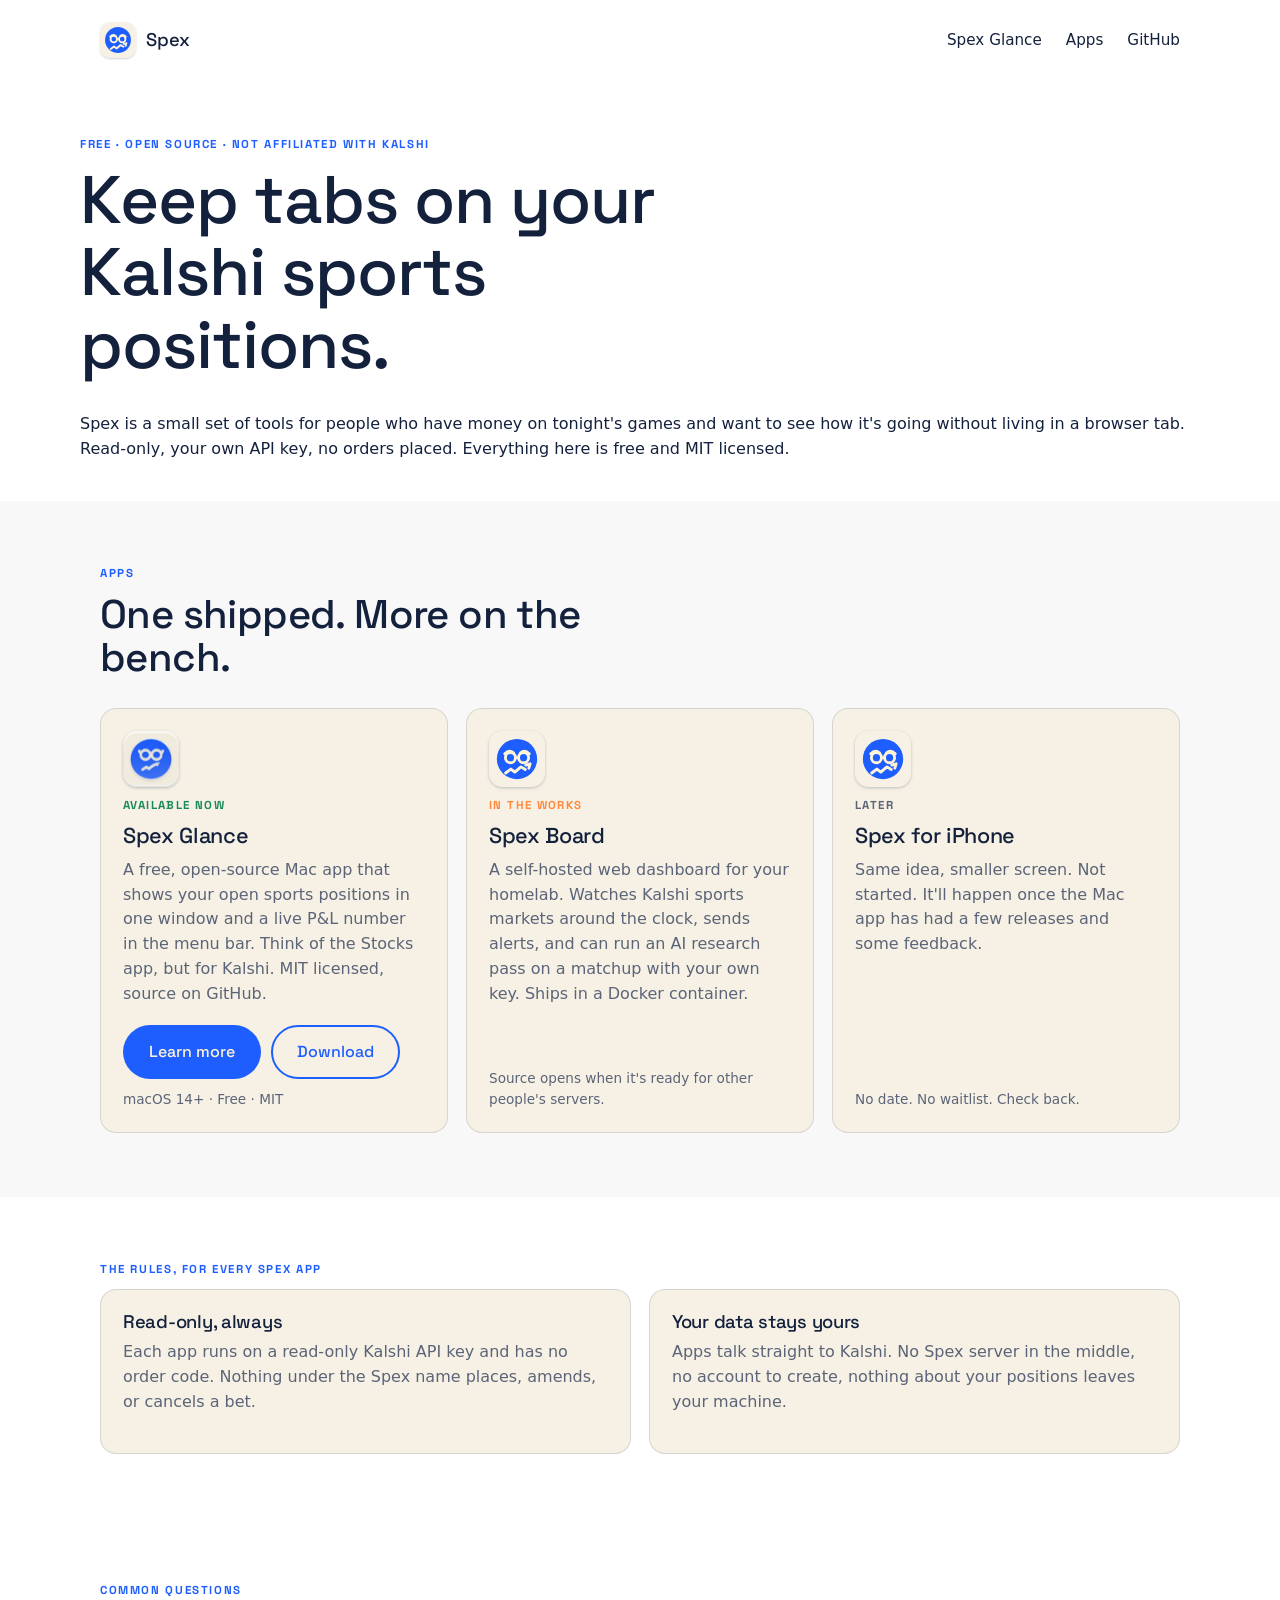
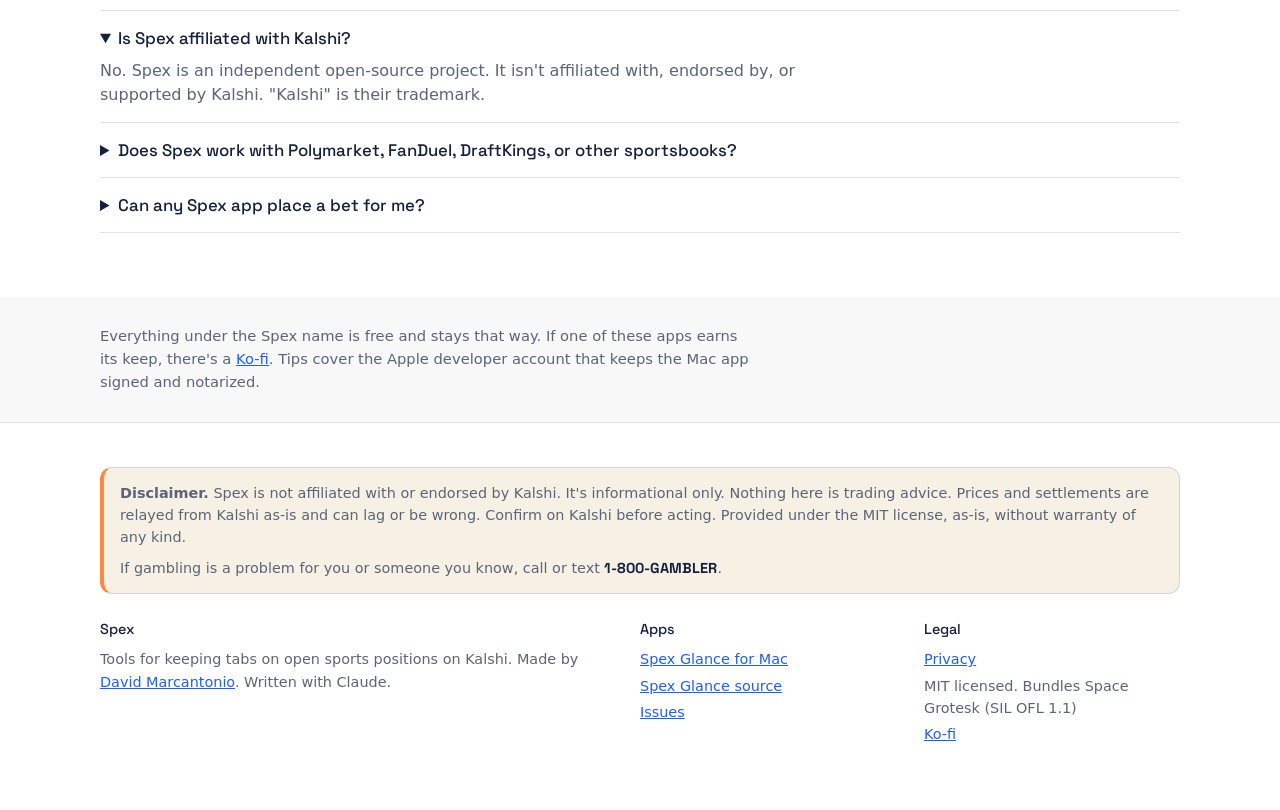
==== index.html @ 3125d34c "Audit pass: CSS fallbacks for older browsers, uppercase DOCTYPE Co-Authored-By: Claude Fable 5.1 <no" ====
<!DOCTYPE html>
<html lang="en">
<head>
<meta charset="utf-8">
<meta name="viewport" content="width=device-width, initial-scale=1">
<title>Spex: free tools to track your Kalshi sports bets</title>
<meta name="description" content="Spex is a family of free, open-source apps for watching your open Kalshi sports positions: a Mac menu bar app now, a self-hosted dashboard next. Read-only, no orders placed. Not affiliated with Kalshi.">
<link rel="canonical" href="https://spex.bet/">
<link rel="icon" type="image/svg+xml" href="/assets/spex-mark.svg">
<link rel="apple-touch-icon" href="/assets/app-icon.png">
<meta name="theme-color" content="#1E5EFF">
<meta name="color-scheme" content="light dark">
<meta property="og:type" content="website">
<meta property="og:site_name" content="Spex">
<meta property="og:title" content="Spex: free tools to track your Kalshi sports bets">
<meta property="og:description" content="Free, open-source tools for watching your open Kalshi sports positions. Spex Glance for Mac is out now.">
<meta property="og:url" content="https://spex.bet/">
<meta property="og:image" content="https://spex.bet/assets/og-spex.png">
<meta name="twitter:card" content="summary_large_image">
<meta name="twitter:title" content="Spex: free tools to track your Kalshi sports bets">
<meta name="twitter:description" content="Free, open-source tools for watching your open Kalshi sports positions. Spex Glance for Mac is out now.">
<meta name="twitter:image" content="https://spex.bet/assets/og-spex.png">
<script type="application/ld+json">
{
  "@context": "https://schema.org",
  "@type": "WebSite",
  "name": "Spex",
  "url": "https://spex.bet/",
  "description": "Free, open-source tools for keeping tabs on open Kalshi sports positions.",
  "author": { "@type": "Person", "name": "David Marcantonio", "url": "https://github.com/davidmarcantonio" }
}
</script>
<script type="application/ld+json">
{
  "@context": "https://schema.org",
  "@type": "FAQPage",
  "mainEntity": [
    { "@type": "Question", "name": "Is Spex affiliated with Kalshi?",
      "acceptedAnswer": { "@type": "Answer", "text": "No. Spex is an independent open-source project. It isn't affiliated with, endorsed by, or supported by Kalshi. Kalshi is their trademark." } },
    { "@type": "Question", "name": "Does Spex work with Polymarket, FanDuel, DraftKings, or other sportsbooks?",
      "acceptedAnswer": { "@type": "Answer", "text": "No. Every Spex app reads from Kalshi's API and nothing else. Other prediction markets and sportsbooks have their own APIs or none at all, and there's no plan to add them." } },
    { "@type": "Question", "name": "Can any Spex app place a bet for me?",
      "acceptedAnswer": { "@type": "Answer", "text": "No. They run on read-only Kalshi API keys and have no order code. They show you what you hold and what it's worth." } }
  ]
}
</script>
<link rel="stylesheet" href="/assets/site.css">
<style>
.apps{display:grid;grid-template-columns:repeat(3,1fr);gap:18px;margin-top:28px}
@media (max-width:860px){.apps{grid-template-columns:1fr}}
.app{display:flex;flex-direction:column;gap:10px}
.app .status{font-family:var(--display);font-weight:700;font-size:.72rem;text-transform:uppercase;letter-spacing:.12em}
.app .status.live{color:var(--up)} .app .status.soon{color:var(--ember)} .app .status.later{color:var(--muted)}
.app h3{font-size:1.35rem;margin:0}
.app p{margin:0;flex:1}
.app .row{display:flex;gap:10px;flex-wrap:wrap;margin-top:8px}
.app img{width:56px;height:56px;border-radius:14px;box-shadow:0 1px 3px rgba(11,30,68,.25)}
.hero-brand{padding:56px 0 24px}
.support p{margin:0;font-size:.92rem;max-width:70ch}
.hero-brand h1{max-width:14ch}
.hero-brand h1{font-size:clamp(2.4rem,6vw,4.2rem)}
</style>
</head>
<body>
<header class="wrap">
  <nav aria-label="Primary">
    <a class="brand" href="/"><img src="/assets/spex-mark.svg" alt="" width="36" height="36">Spex</a>
    <ul>
      <li><a href="/glance/">Spex Glance</a></li>
      <li><a href="#apps">Apps</a></li>
      <li><a href="https://github.com/davidmarcantonio">GitHub</a></li>
    </ul>
  </nav>
</header>
<main>
<section class="wrap hero-brand">
  <div class="eyebrow">Free · Open source · Not affiliated with Kalshi</div>
  <h1>Keep tabs on your Kalshi sports positions.</h1>
  <p class="lede">Spex is a small set of tools for people who have money on tonight's games and want to see how it's going without living in a browser tab. Read-only, your own API key, no orders placed. Everything here is free and MIT licensed.</p>
</section>

<section id="apps" class="alt">
  <div class="wrap">
    <div class="eyebrow">Apps</div>
    <h2>One shipped. More on the bench.</h2>
    <div class="apps">
      <div class="card app">
        <img src="/assets/app-icon.png" alt="" width="56" height="56">
        <span class="status live">Available now</span>
        <h3>Spex Glance</h3>
        <p class="muted">A free, open-source Mac app that shows your open sports positions in one window and a live P&amp;L number in the menu bar. Think of the Stocks app, but for Kalshi. MIT licensed, source on GitHub.</p>
        <div class="row">
          <a class="btn primary" href="/glance/">Learn more</a>
          <a class="btn ghost" href="https://github.com/davidmarcantonio/spex-glance/releases/latest">Download</a>
        </div>
        <span class="fineprint">macOS 14+ · Free · MIT</span>
      </div>
      <div class="card app">
        <img src="/assets/spex-mark.svg" alt="" width="56" height="56">
        <span class="status soon">In the works</span>
        <h3>Spex Board</h3>
        <p class="muted">A self-hosted web dashboard for your homelab. Watches Kalshi sports markets around the clock, sends alerts, and can run an AI research pass on a matchup with your own key. Ships in a Docker container.</p>
        <div class="row"><span class="fineprint">Source opens when it's ready for other people's servers.</span></div>
      </div>
      <div class="card app">
        <img src="/assets/spex-mark.svg" alt="" width="56" height="56">
        <span class="status later">Later</span>
        <h3>Spex for iPhone</h3>
        <p class="muted">Same idea, smaller screen. Not started. It'll happen once the Mac app has had a few releases and some feedback.</p>
        <div class="row"><span class="fineprint">No date. No waitlist. Check back.</span></div>
      </div>
    </div>
  </div>
</section>

<section>
  <div class="wrap">
    <div class="eyebrow">The rules, for every Spex app</div>
    <div class="two">
      <div class="card"><h3>Read-only, always</h3><p class="muted">Each app runs on a read-only Kalshi API key and has no order code. Nothing under the Spex name places, amends, or cancels a bet.</p></div>
      <div class="card"><h3>Your data stays yours</h3><p class="muted">Apps talk straight to Kalshi. No Spex server in the middle, no account to create, nothing about your positions leaves your machine.</p></div>
    </div>
  </div>
</section>
<section>
  <div class="wrap">
    <div class="eyebrow">Common questions</div>
    <details open><summary>Is Spex affiliated with Kalshi?</summary><p>No. Spex is an independent open-source project. It isn't affiliated with, endorsed by, or supported by Kalshi. "Kalshi" is their trademark.</p></details>
    <details><summary>Does Spex work with Polymarket, FanDuel, DraftKings, or other sportsbooks?</summary><p>No. Every Spex app reads from Kalshi's API and nothing else. Other prediction markets and sportsbooks have their own APIs or none at all, and there's no plan to add them.</p></details>
    <details><summary>Can any Spex app place a bet for me?</summary><p>No. They run on read-only Kalshi API keys and have no order code. They show you what you hold and what it's worth.</p></details>
  </div>
</section>

<section class="alt" style="padding:28px 0">
  <div class="wrap support">
    <p class="muted">Everything under the Spex name is free and stays that way. If one of these apps earns its keep, there's a <a href="https://ko-fi.com/U4B527UPTU">Ko-fi</a>. Tips cover the Apple developer account that keeps the Mac app signed and notarized.</p>
  </div>
</section>
</main>

<footer>
  <div class="wrap">
    <div class="disclaimer">
      <strong>Disclaimer.</strong> Spex is not affiliated with or endorsed by Kalshi. It's informational only. Nothing here is trading advice. Prices and settlements are relayed from Kalshi as-is and can lag or be wrong. Confirm on Kalshi before acting. Provided under the MIT license, as-is, without warranty of any kind.
      <div style="margin-top:8px">If gambling is a problem for you or someone you know, call or text <span class="help">1-800-GAMBLER</span>.</div>
    </div>
    <div class="cols">
      <div>
        <h4>Spex</h4>
        <p>Tools for keeping tabs on open sports positions on Kalshi. Made by <a href="https://github.com/davidmarcantonio">David Marcantonio</a>. Written with Claude.</p>
      </div>
      <div>
        <h4>Apps</h4>
        <ul>
          <li><a href="/glance/">Spex Glance for Mac</a></li>
          <li><a href="https://github.com/davidmarcantonio/spex-glance">Spex Glance source</a></li>
          <li><a href="https://github.com/davidmarcantonio/spex-glance/issues">Issues</a></li>
        </ul>
      </div>
      <div>
        <h4>Legal</h4>
        <ul>
          <li><a href="/privacy.html">Privacy</a></li>
          <li>MIT licensed. Bundles Space Grotesk (SIL OFL 1.1)</li>
          <li><a href="https://ko-fi.com/U4B527UPTU">Ko-fi</a></li>
        </ul>
      </div>
    </div>
  </div>
</footer>
</body>
</html>
---- assets/site.css ----
@font-face{font-family:"Space Grotesk";font-style:normal;font-weight:500;font-display:swap;src:url(/assets/fonts/space-grotesk-latin-500-normal.woff2) format("woff2")}
@font-face{font-family:"Space Grotesk";font-style:normal;font-weight:700;font-display:swap;src:url(/assets/fonts/space-grotesk-latin-700-normal.woff2) format("woff2")}

:root{
  --paper:#F6F1E4; --cobalt:#1E5EFF; --cream:#FFF4D6; --ember:#FF8A3D; --navy:#0B1E44;
  --bg:#FFFFFF; --alt:#F7F7F8; --fg:#14213D; --muted:#5B6478; --card:var(--paper); --line:rgba(11,30,68,.13);
  --up:#1B8A5A;
  --display:"Space Grotesk",ui-sans-serif,system-ui,sans-serif;
  --body:-apple-system,BlinkMacSystemFont,"SF Pro Text","Segoe UI",Inter,system-ui,sans-serif;
  --mono:ui-monospace,"SF Mono",Menlo,Consolas,monospace;
}
@media (prefers-color-scheme:dark){
  :root:not([data-theme="light"]){
    --bg:var(--navy); --alt:#10244F; --fg:#F1EDE1; --muted:#A9B3C9; --card:#12305F; --line:rgba(255,244,214,.15); --up:#4FD38F;
  }
}
:root[data-theme="dark"]{ --bg:var(--navy); --alt:#10244F; --fg:#F1EDE1; --muted:#A9B3C9; --card:#12305F; --line:rgba(255,244,214,.15); --up:#4FD38F; }

*{box-sizing:border-box}
html{scroll-behavior:smooth}
body{margin:0;background:var(--bg);color:var(--fg);font-family:var(--body);line-height:1.55;-webkit-font-smoothing:antialiased}
a{color:var(--cobalt)}
img{max-width:100%;height:auto;display:block}
.shot{max-width:100%}
h1,h2,h3{font-family:var(--display);font-weight:500;letter-spacing:-.015em;line-height:1.08;margin:0 0 .45em}
h1{font-size:clamp(2.4rem,6.4vw,4.4rem)}
h2{font-size:clamp(1.7rem,3.6vw,2.5rem);max-width:22ch}
h3{font-size:1.15rem}
p{margin:0 0 1em}
.wrap{max-width:1120px;margin:0 auto;padding:0 20px}
.eyebrow{font-family:var(--display);font-weight:700;text-transform:uppercase;letter-spacing:.14em;font-size:.72rem;color:var(--cobalt);margin-bottom:10px}
.muted{color:var(--muted)}

nav{display:flex;align-items:center;justify-content:space-between;padding:22px 0}
.brand{display:flex;align-items:center;gap:10px;text-decoration:none;color:var(--fg);font-family:var(--display);font-weight:500;font-size:1.15rem}
.brand img{width:36px;height:36px;border-radius:10px;box-shadow:0 1px 2px rgba(11,30,68,.2)}
nav ul{list-style:none;display:flex;gap:24px;margin:0;padding:0}
nav ul a{text-decoration:none;color:var(--fg);font-size:.95rem}
@media (max-width:640px){nav ul{display:none}}

.btn{display:inline-flex;align-items:center;gap:8px;border-radius:999px;padding:13px 24px;font-family:var(--display);font-weight:500;text-decoration:none;font-size:1rem;border:2px solid transparent}
.btn:active{transform:translateY(1px)}
.btn.primary{background:var(--cobalt);color:var(--cream)}
.btn.ghost{border-color:var(--cobalt);color:var(--cobalt)}
.btn svg{width:18px;height:18px}
.cta-row{display:flex;flex-wrap:wrap;gap:12px;margin:22px 0 12px}
.fineprint{font-size:.85rem;color:var(--muted)}

.hero{padding:36px 0 30px}
.hero-grid{display:grid;grid-template-columns:1.15fr .85fr;gap:56px;align-items:center}
@media (max-width:880px){.hero-grid{grid-template-columns:1fr;gap:36px}}
.hero p.lede{font-size:1.2rem;max-width:48ch}
.shot{border-radius:14px;box-shadow:0 40px 80px -30px rgba(11,30,68,.55),0 0 0 1px var(--line);background:var(--card)}
.hero .shot{max-width:100%;width:420px;margin:0 auto}
.caption{font-size:.8rem;color:var(--muted);margin-top:12px;text-align:center}

section{padding:64px 0}
section.alt{background:var(--alt);background:color-mix(in srgb,var(--fg) 3%,var(--bg))}
.split{display:grid;grid-template-columns:1fr 1fr;gap:48px;align-items:center}
@media (max-width:880px){.split{grid-template-columns:1fr}}
.split .shot{max-width:100%;width:440px;margin:0 auto}
.grid{display:grid;gap:18px}
.grid.c3{grid-template-columns:repeat(3,1fr)}
@media (max-width:820px){.grid.c3{grid-template-columns:1fr}}
.card{background:var(--card);border:1px solid var(--line);border-radius:16px;padding:22px}
.card h3{margin-top:0}
.two{display:grid;grid-template-columns:1fr 1fr;gap:18px}
@media (max-width:820px){.two{grid-template-columns:1fr}}
ul.check{list-style:none;padding:0;margin:0}
ul.check li{padding:6px 0 6px 28px;position:relative}
ul.check li::before{content:"";position:absolute;left:0;top:11px;width:16px;height:16px;border-radius:50%;background:var(--cobalt)}
ul.check li::after{content:"";position:absolute;left:5px;top:14px;width:6px;height:9px;border:solid var(--cream);border-width:0 2px 2px 0;transform:rotate(45deg)}
ul.no li::before{background:var(--muted)}
ul.no li::after{border:0;width:8px;height:2px;background:var(--cream);left:4px;top:18px;transform:none}
ol.steps{counter-reset:s;list-style:none;padding:0;margin:0;display:grid;gap:14px}
ol.steps li{counter-increment:s;background:var(--card);border:1px solid var(--line);border-radius:16px;padding:18px 18px 18px 66px;position:relative}
ol.steps li::before{content:counter(s);position:absolute;left:18px;top:16px;width:32px;height:32px;border-radius:50%;background:var(--cobalt);color:var(--cream);font-family:var(--display);font-weight:700;display:grid;place-items:center}
ol.steps b{font-family:var(--display);font-weight:500;display:block;margin-bottom:2px}
details{border-top:1px solid var(--line);padding:14px 0}
details:last-of-type{border-bottom:1px solid var(--line)}
summary{cursor:pointer;font-family:var(--display);font-weight:500;font-size:1.05rem}
details p{margin:8px 0 0;color:var(--muted);max-width:70ch}
kbd{font-family:var(--mono);font-size:.85em;background:var(--alt);background:color-mix(in srgb,var(--fg) 8%,var(--bg));border:1px solid var(--line);border-radius:5px;padding:1px 6px}
.reqs{display:flex;flex-wrap:wrap;gap:10px;margin-top:20px}
.reqs span{border:1px solid var(--line);border-radius:999px;padding:6px 14px;font-size:.9rem;background:var(--card)}

footer{padding:44px 0 60px;border-top:1px solid var(--line);font-size:.9rem;color:var(--muted)}
footer .cols{display:grid;grid-template-columns:2fr 1fr 1fr;gap:28px}
@media (max-width:820px){footer .cols{grid-template-columns:1fr}}
footer h4{font-family:var(--display);font-weight:500;color:var(--fg);margin:0 0 8px}
footer ul{list-style:none;padding:0;margin:0}
footer li{margin:4px 0}
.disclaimer{border:1px solid var(--line);border-left:4px solid var(--ember);border-radius:12px;padding:14px 16px;margin:0 0 24px;background:var(--card)}
.help{font-family:var(--display);font-weight:700;color:var(--fg)}
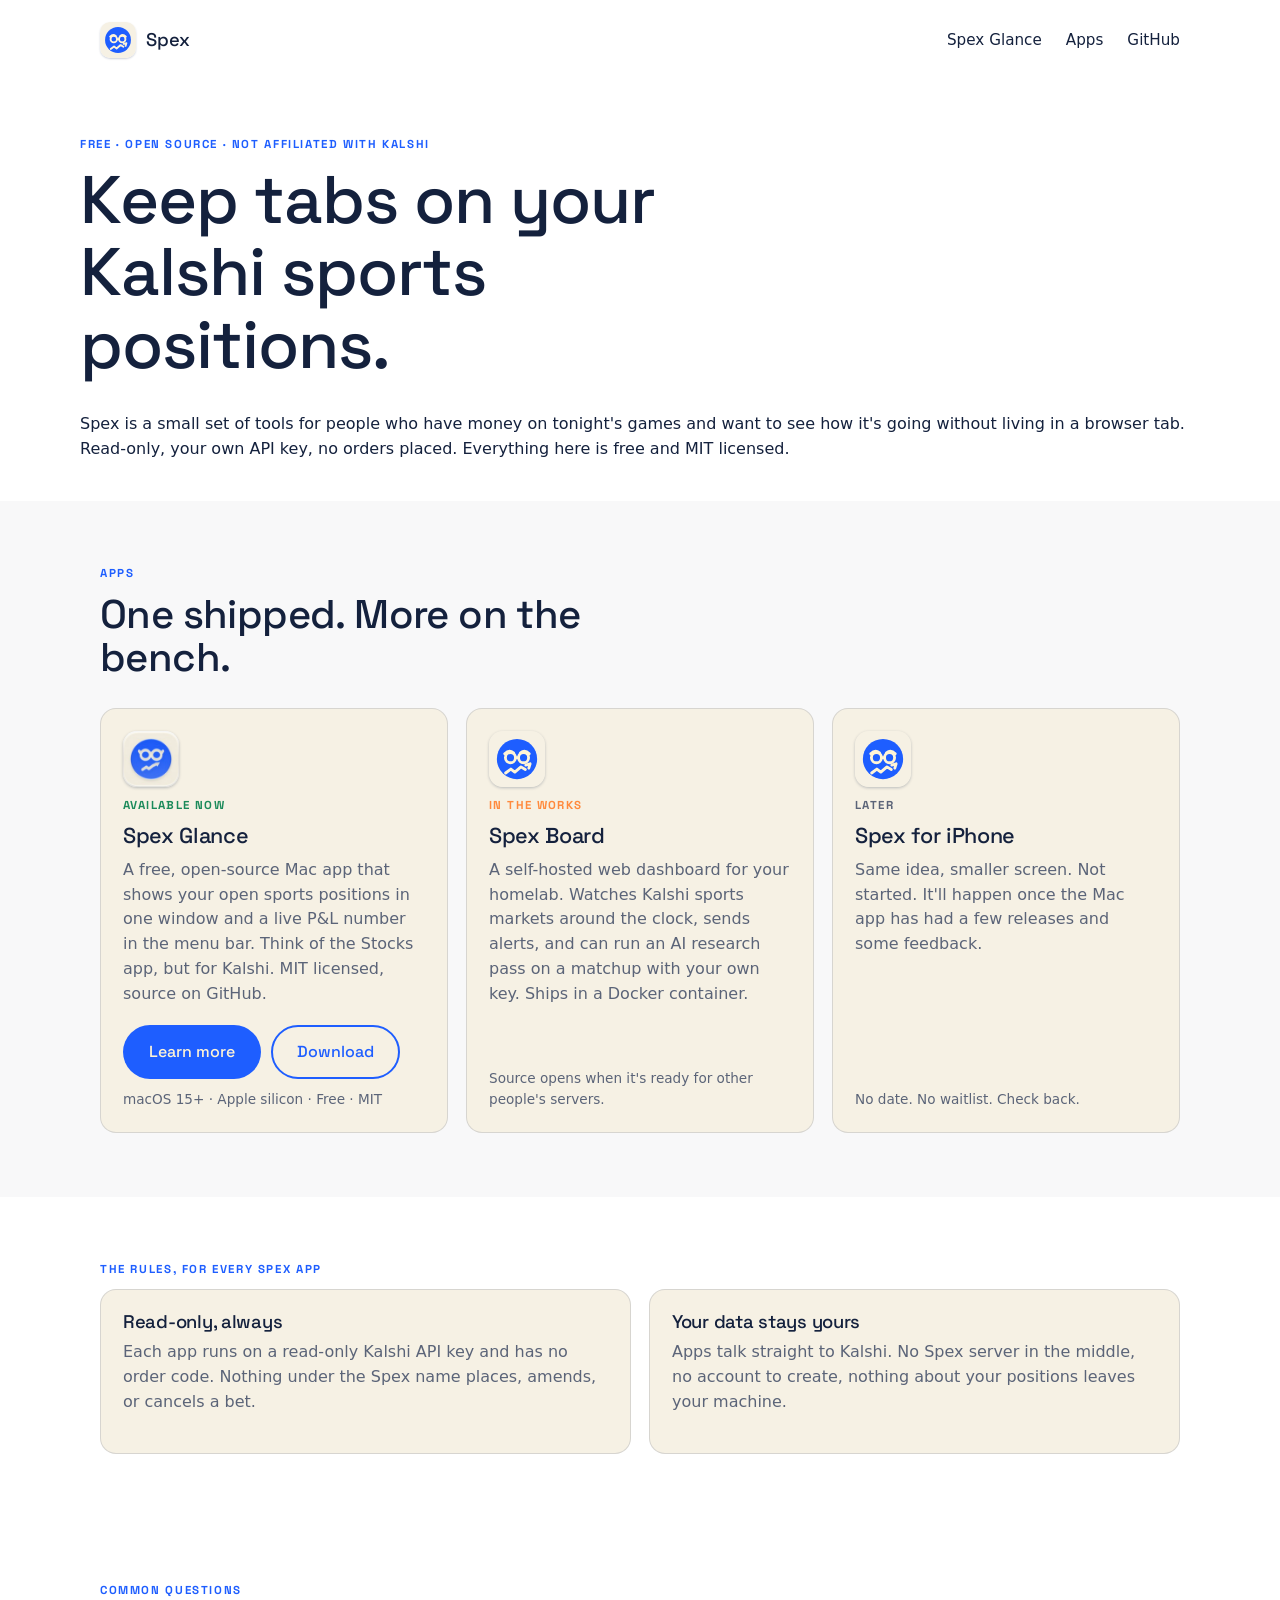
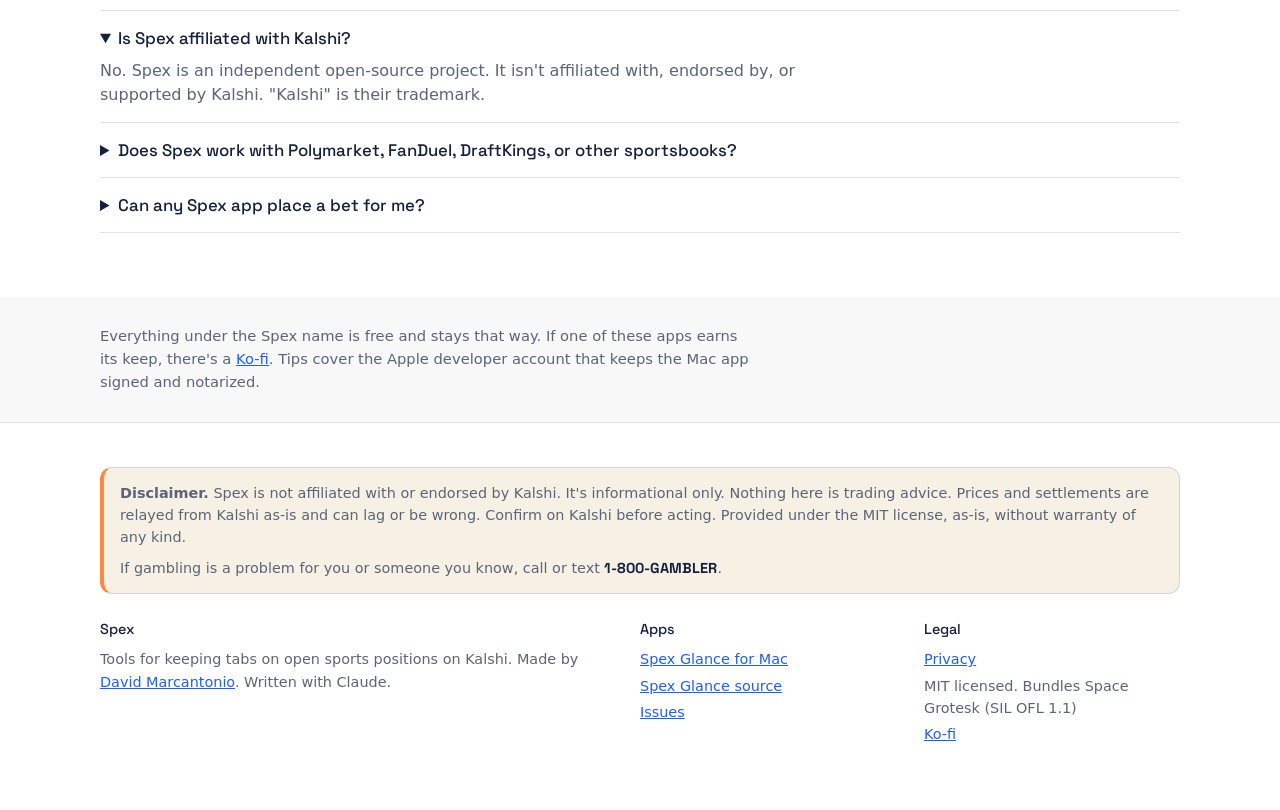
==== commit 0443952b: "Requirements: macOS 15+, Apple silicon only Co-Authored-By: Claude Fable 5.1 <noreply@anthropic.com>" ====
--- a/index.html
+++ b/index.html
@@ -93,7 +93,7 @@
           <a class="btn primary" href="/glance/">Learn more</a>
           <a class="btn ghost" href="https://github.com/davidmarcantonio/spex-glance/releases/latest">Download</a>
         </div>
-        <span class="fineprint">macOS 14+ · Free · MIT</span>
+        <span class="fineprint">macOS 15+ · Apple silicon · Free · MIT</span>
       </div>
       <div class="card app">
         <img src="/assets/spex-mark.svg" alt="" width="56" height="56">
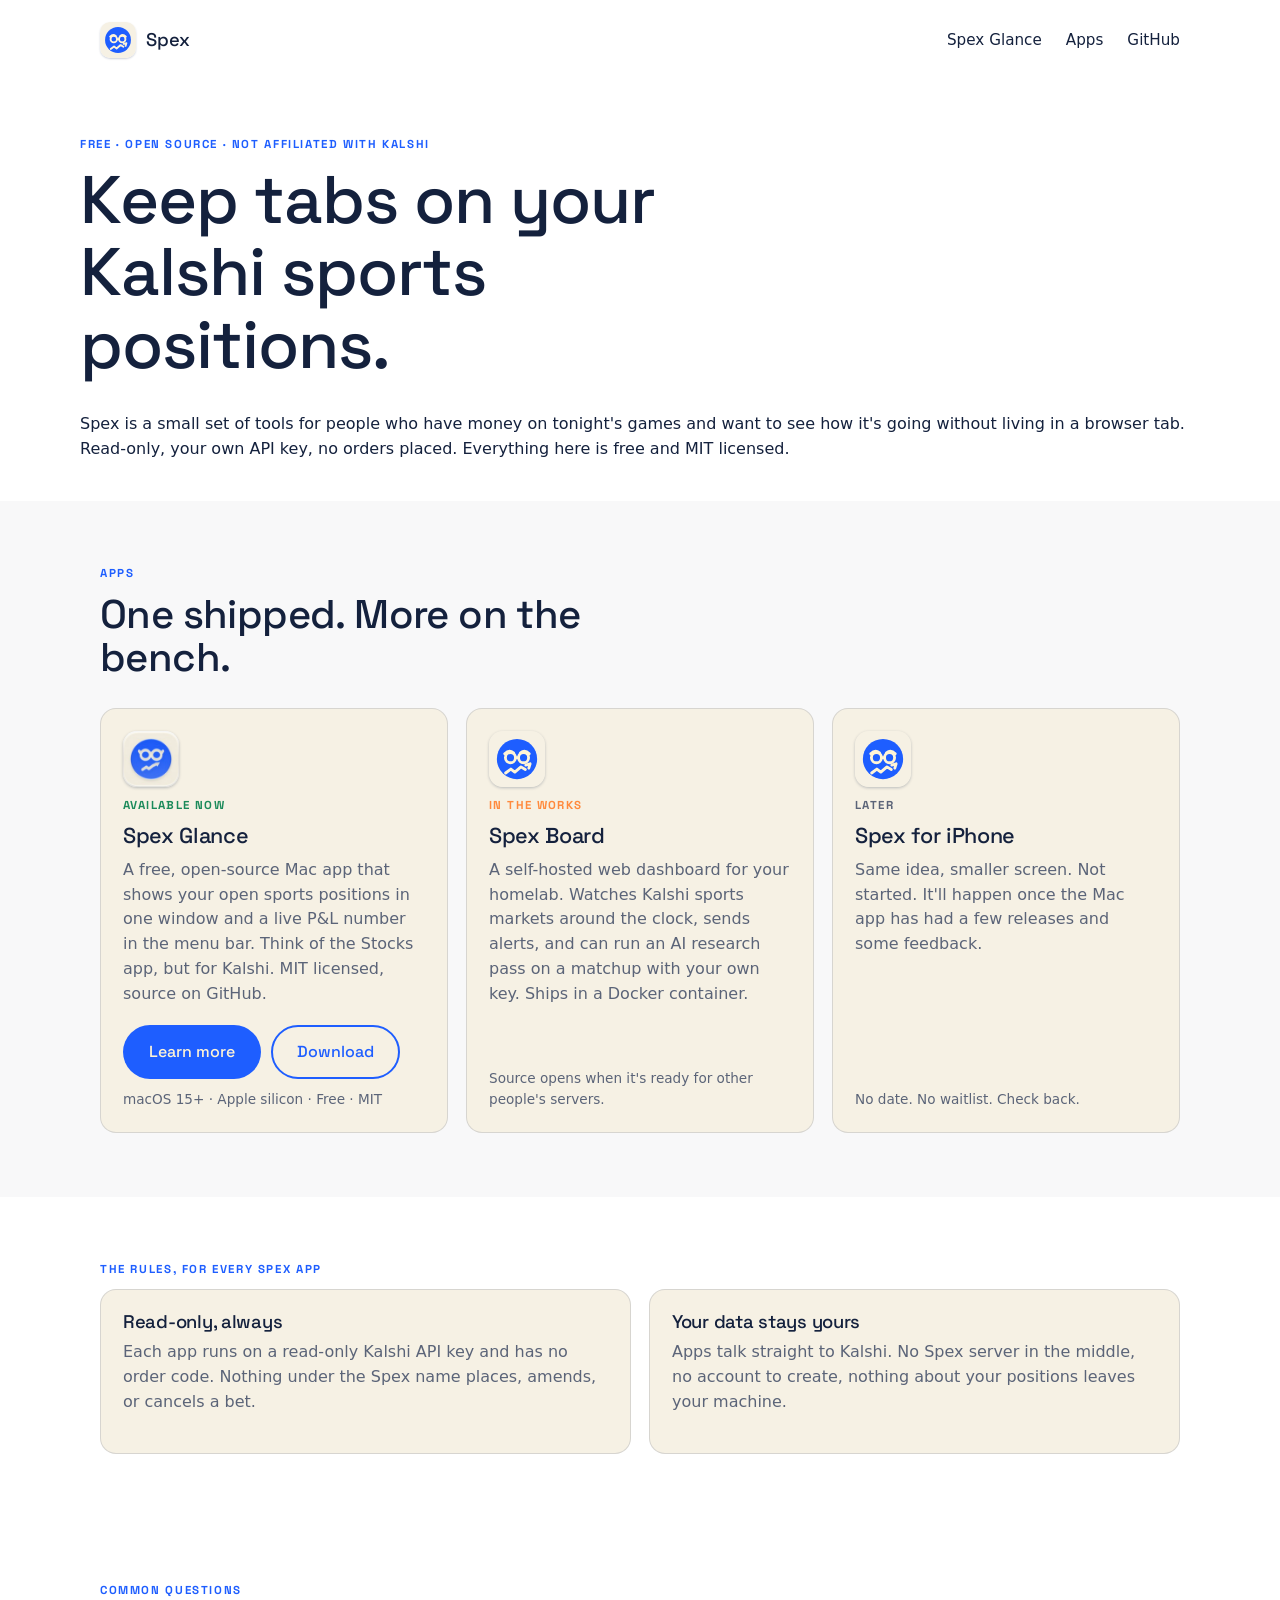
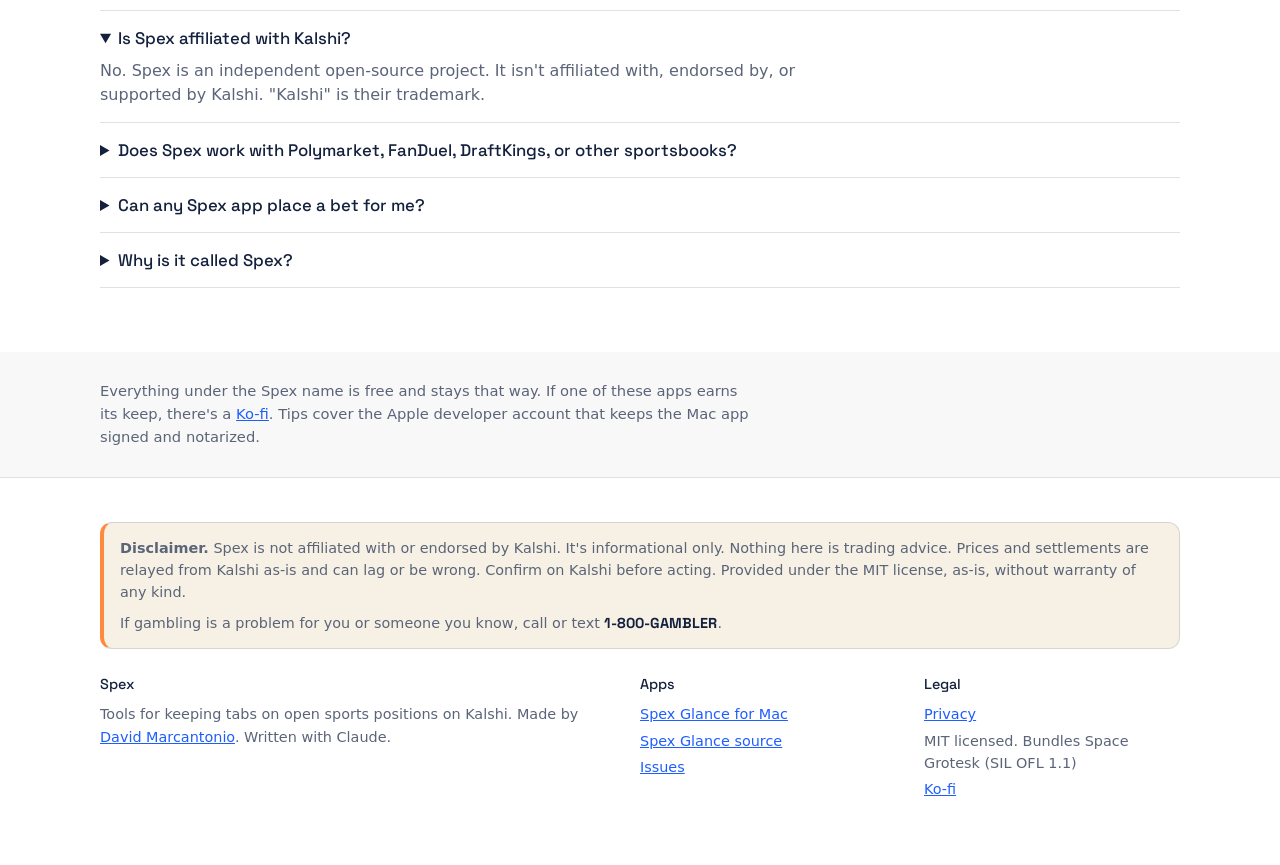
==== commit 9590337d: "FAQ: why it's called Spex Co-Authored-By: Claude Fable 5.1 <noreply@anthropic.com> Claude-Session: h" ====
--- a/index.html
+++ b/index.html
@@ -40,7 +40,9 @@
     { "@type": "Question", "name": "Does Spex work with Polymarket, FanDuel, DraftKings, or other sportsbooks?",
       "acceptedAnswer": { "@type": "Answer", "text": "No. Every Spex app reads from Kalshi's API and nothing else. Other prediction markets and sportsbooks have their own APIs or none at all, and there's no plan to add them." } },
     { "@type": "Question", "name": "Can any Spex app place a bet for me?",
-      "acceptedAnswer": { "@type": "Answer", "text": "No. They run on read-only Kalshi API keys and have no order code. They show you what you hold and what it's worth." } }
+      "acceptedAnswer": { "@type": "Answer", "text": "No. They run on read-only Kalshi API keys and have no order code. They show you what you hold and what it's worth." } },
+    { "@type": "Question", "name": "Why is it called Spex?",
+      "acceptedAnswer": { "@type": "Answer", "text": "A haruspex was a Roman priest who predicted the future by reading the entrails of a sacrificed animal. That's roughly what checking your Kalshi portfolio at 11pm feels like. Spex is the tail end of that word, and also specs, as in the glasses in the logo. Less mess, same anxiety." } }
   ]
 }
 </script>
@@ -128,6 +130,7 @@
     <details open><summary>Is Spex affiliated with Kalshi?</summary><p>No. Spex is an independent open-source project. It isn't affiliated with, endorsed by, or supported by Kalshi. "Kalshi" is their trademark.</p></details>
     <details><summary>Does Spex work with Polymarket, FanDuel, DraftKings, or other sportsbooks?</summary><p>No. Every Spex app reads from Kalshi's API and nothing else. Other prediction markets and sportsbooks have their own APIs or none at all, and there's no plan to add them.</p></details>
     <details><summary>Can any Spex app place a bet for me?</summary><p>No. They run on read-only Kalshi API keys and have no order code. They show you what you hold and what it's worth.</p></details>
+    <details><summary>Why is it called Spex?</summary><p>A haruspex was a Roman priest who predicted the future by reading the entrails of a sacrificed animal. That's roughly what checking your Kalshi portfolio at 11pm feels like. Spex is the tail end of that word, and also specs, as in the glasses in the logo. Less mess, same anxiety.</p></details>
   </div>
 </section>
 
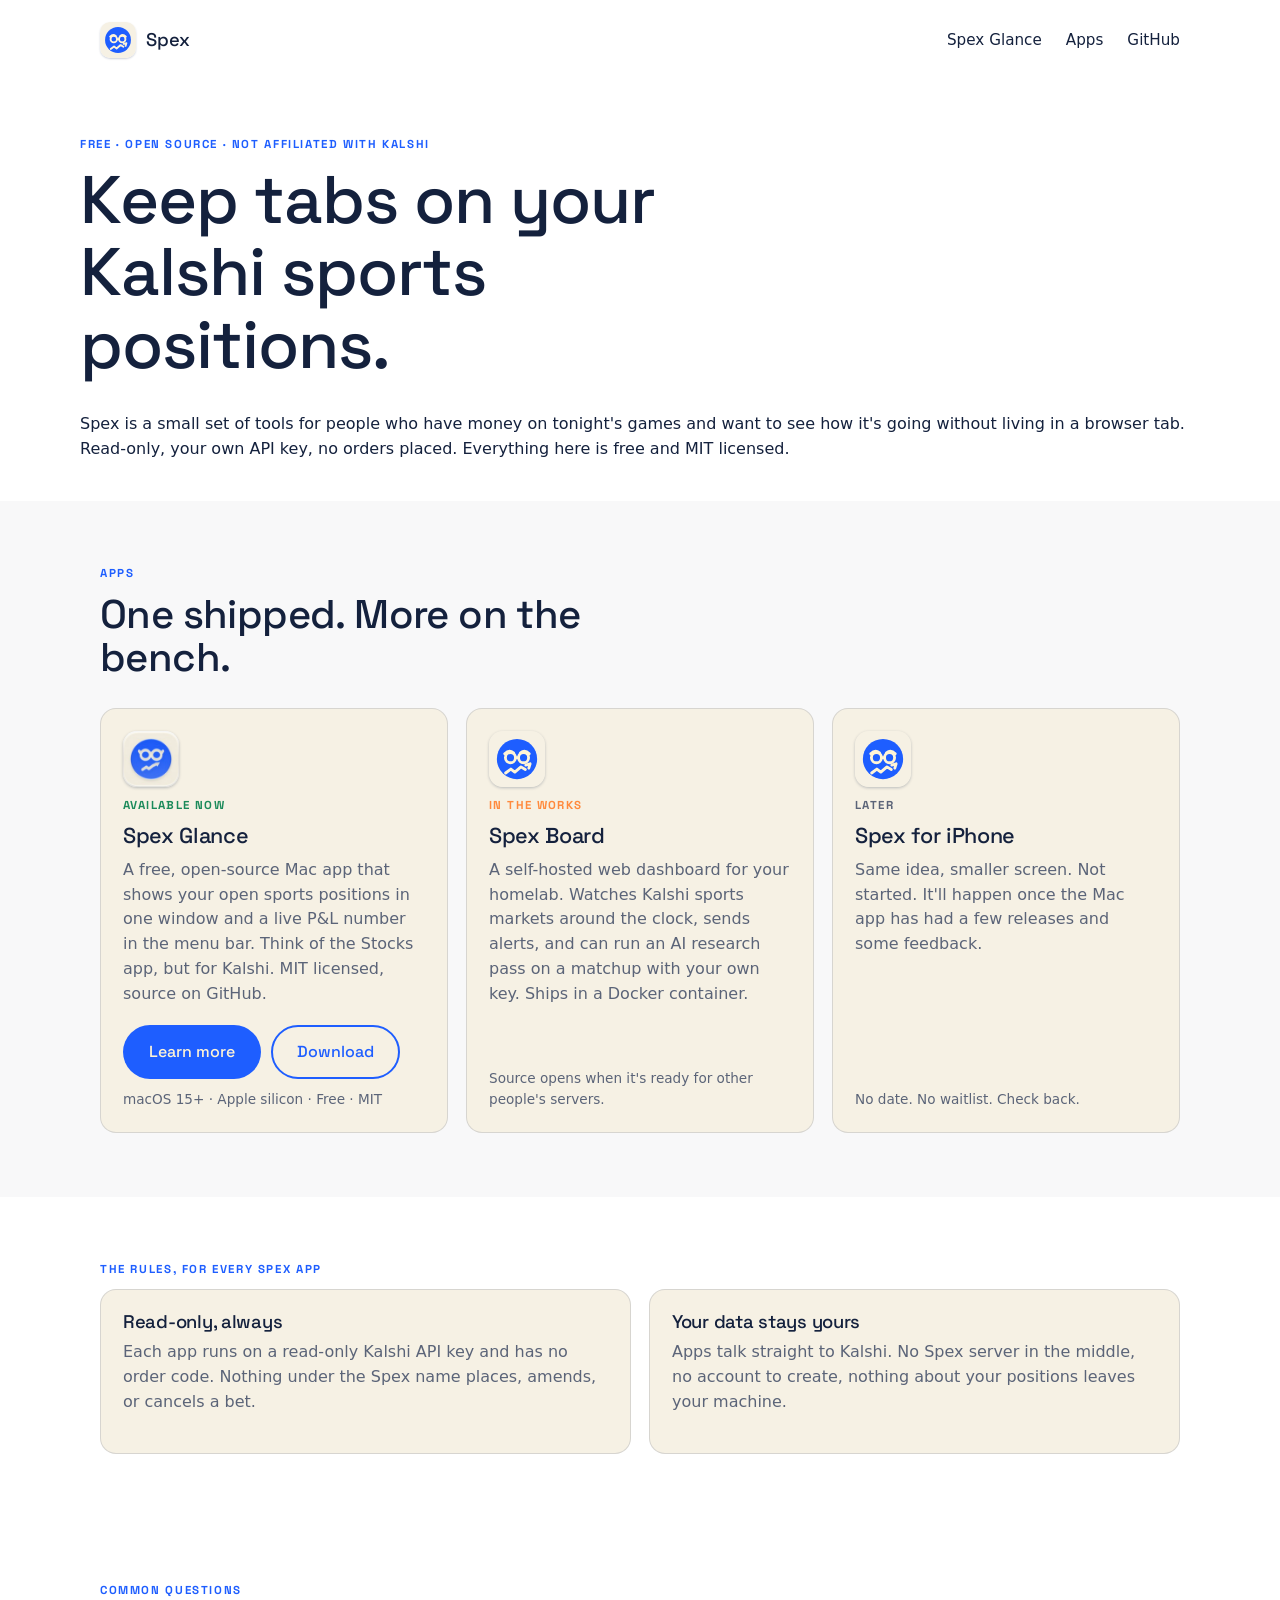
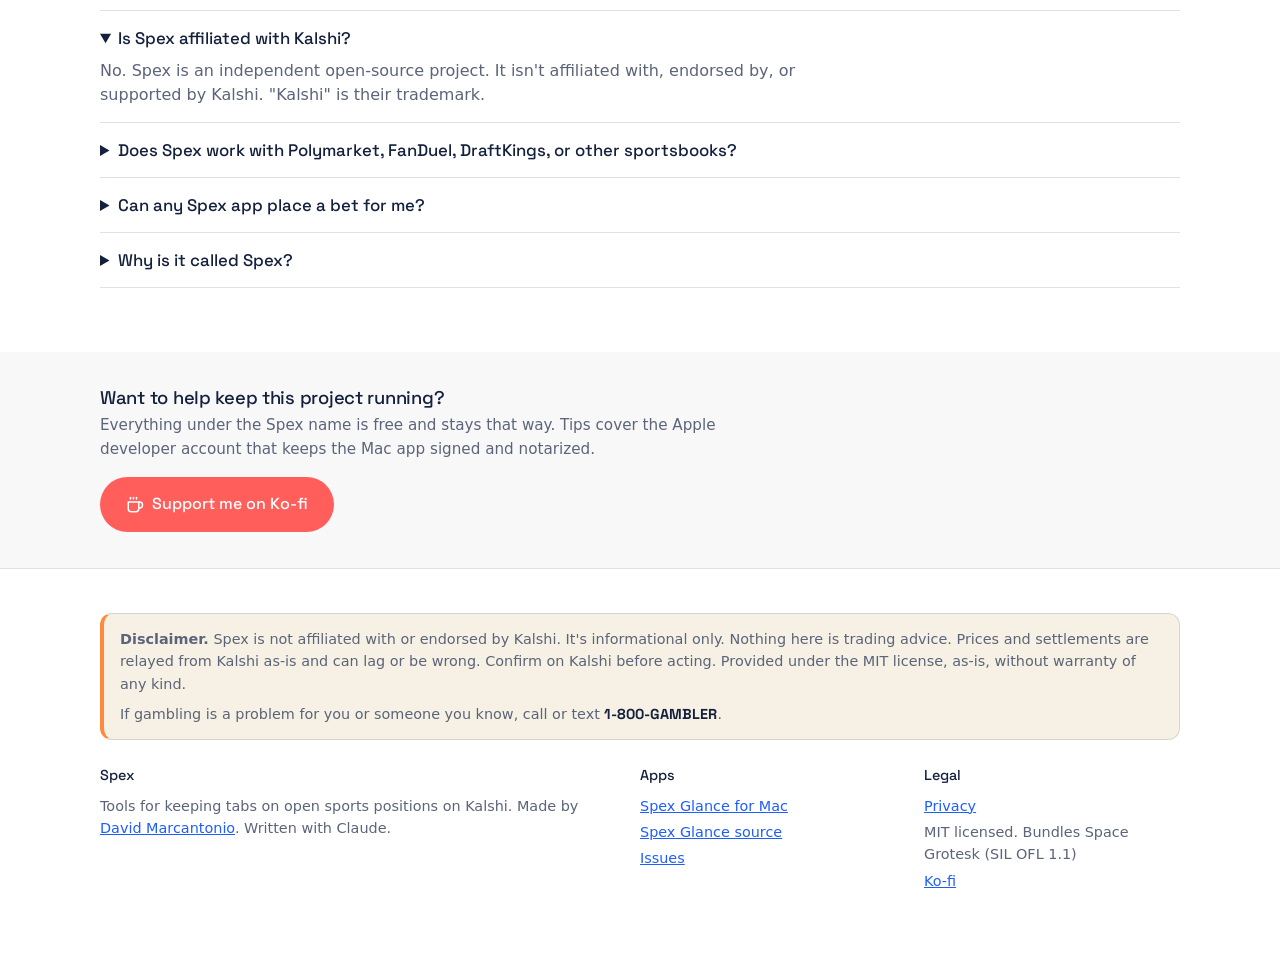
==== commit 2cf883cb: "Visible Ko-fi button above the footer Co-Authored-By: Claude Fable 5.1 <noreply@anthropic.com> Claud" ====
--- a/index.html
+++ b/index.html
@@ -58,7 +58,9 @@
 .app .row{display:flex;gap:10px;flex-wrap:wrap;margin-top:8px}
 .app img{width:56px;height:56px;border-radius:14px;box-shadow:0 1px 3px rgba(11,30,68,.25)}
 .hero-brand{padding:56px 0 24px}
-.support p{margin:0;font-size:.92rem;max-width:70ch}
+.support h3{margin:0 0 6px}
+.support p{margin:0 0 16px;font-size:.95rem;max-width:70ch}
+.btn.kofi{background:#FF5E5B;color:#fff}
 .hero-brand h1{max-width:14ch}
 .hero-brand h1{font-size:clamp(2.4rem,6vw,4.2rem)}
 </style>
@@ -134,9 +136,14 @@
   </div>
 </section>
 
-<section class="alt" style="padding:28px 0">
+<section class="alt" style="padding:36px 0">
   <div class="wrap support">
-    <p class="muted">Everything under the Spex name is free and stays that way. If one of these apps earns its keep, there's a <a href="https://ko-fi.com/U4B527UPTU">Ko-fi</a>. Tips cover the Apple developer account that keeps the Mac app signed and notarized.</p>
+    <h3>Want to help keep this project running?</h3>
+    <p class="muted">Everything under the Spex name is free and stays that way. Tips cover the Apple developer account that keeps the Mac app signed and notarized.</p>
+    <a class="btn kofi" href="https://ko-fi.com/U4B527UPTU">
+      <svg viewBox="0 0 24 24" fill="none" stroke="currentColor" stroke-width="2" stroke-linecap="round" stroke-linejoin="round" aria-hidden="true"><path d="M17 8h1a4 4 0 0 1 0 8h-1"/><path d="M3 8h14v9a4 4 0 0 1-4 4H7a4 4 0 0 1-4-4Z"/><path d="M6 2v2"/><path d="M10 2v2"/><path d="M14 2v2"/></svg>
+      Support me on Ko-fi
+    </a>
   </div>
 </section>
 </main>
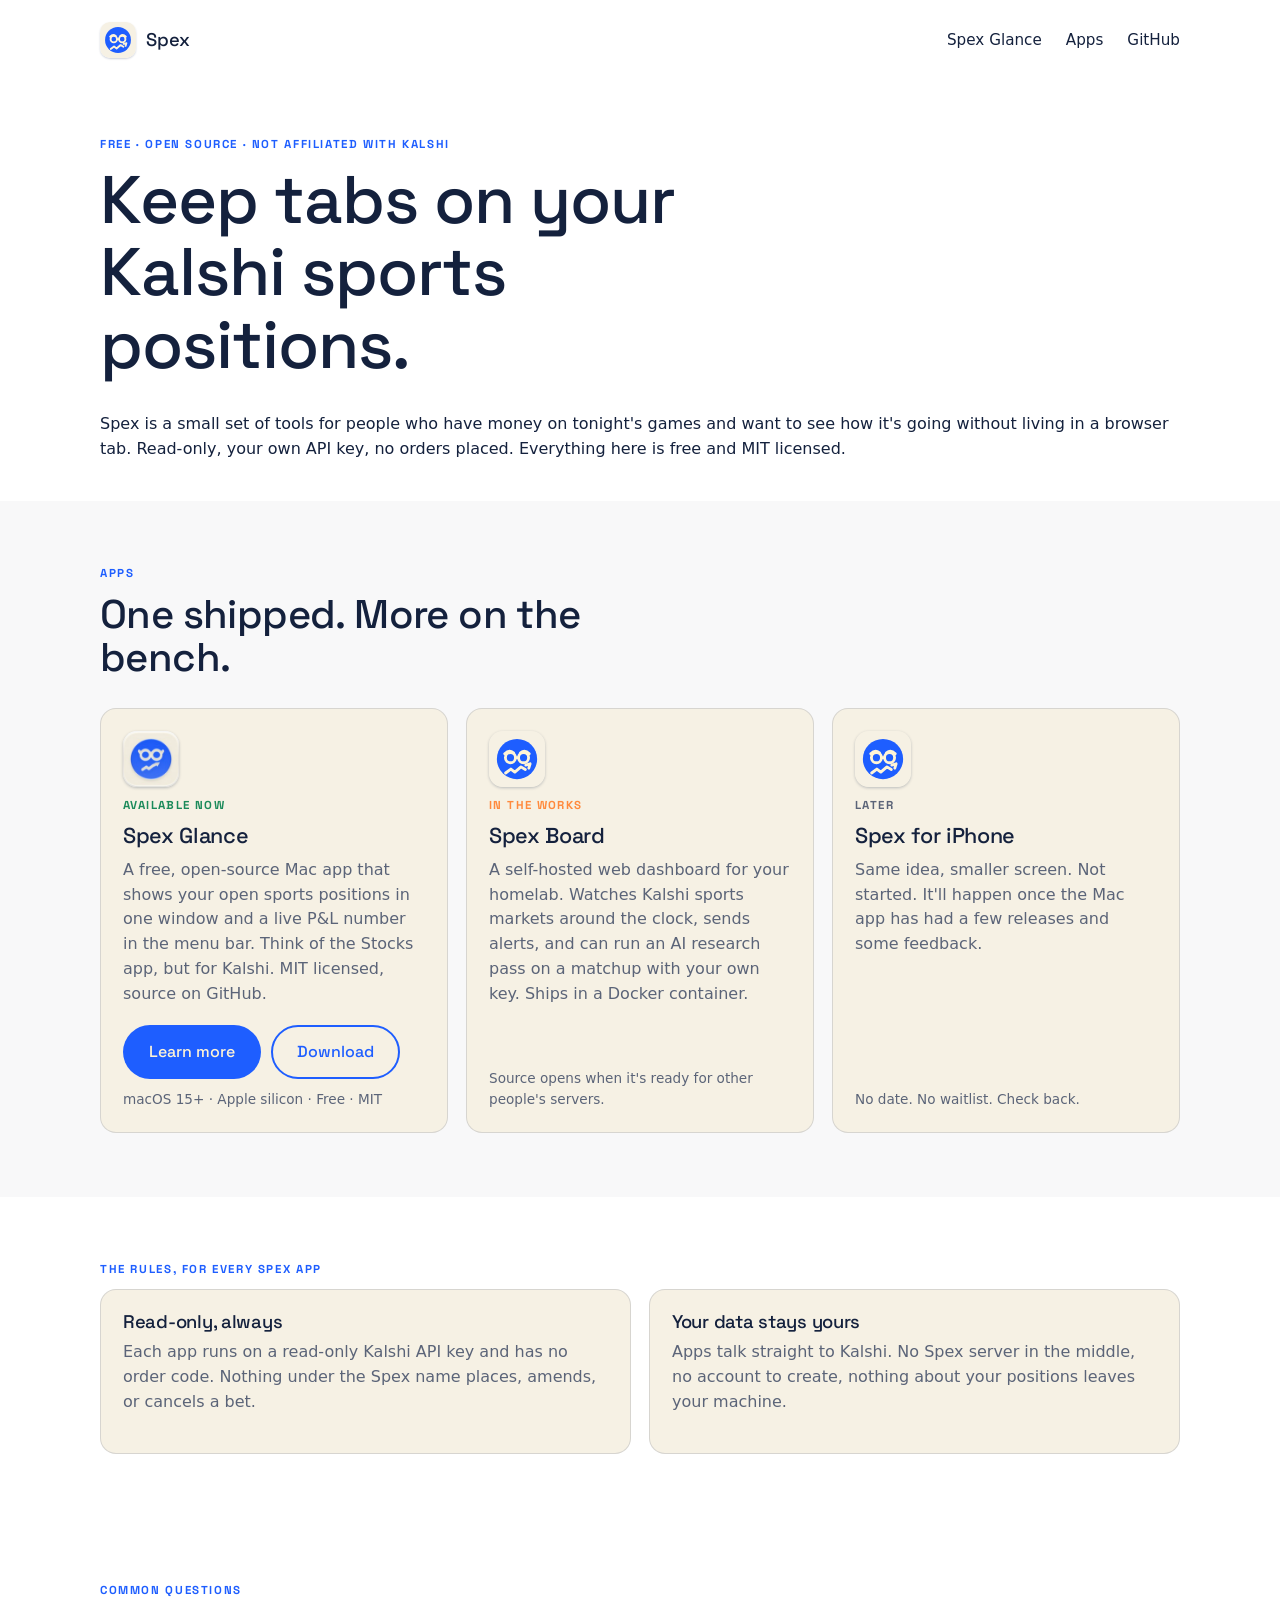
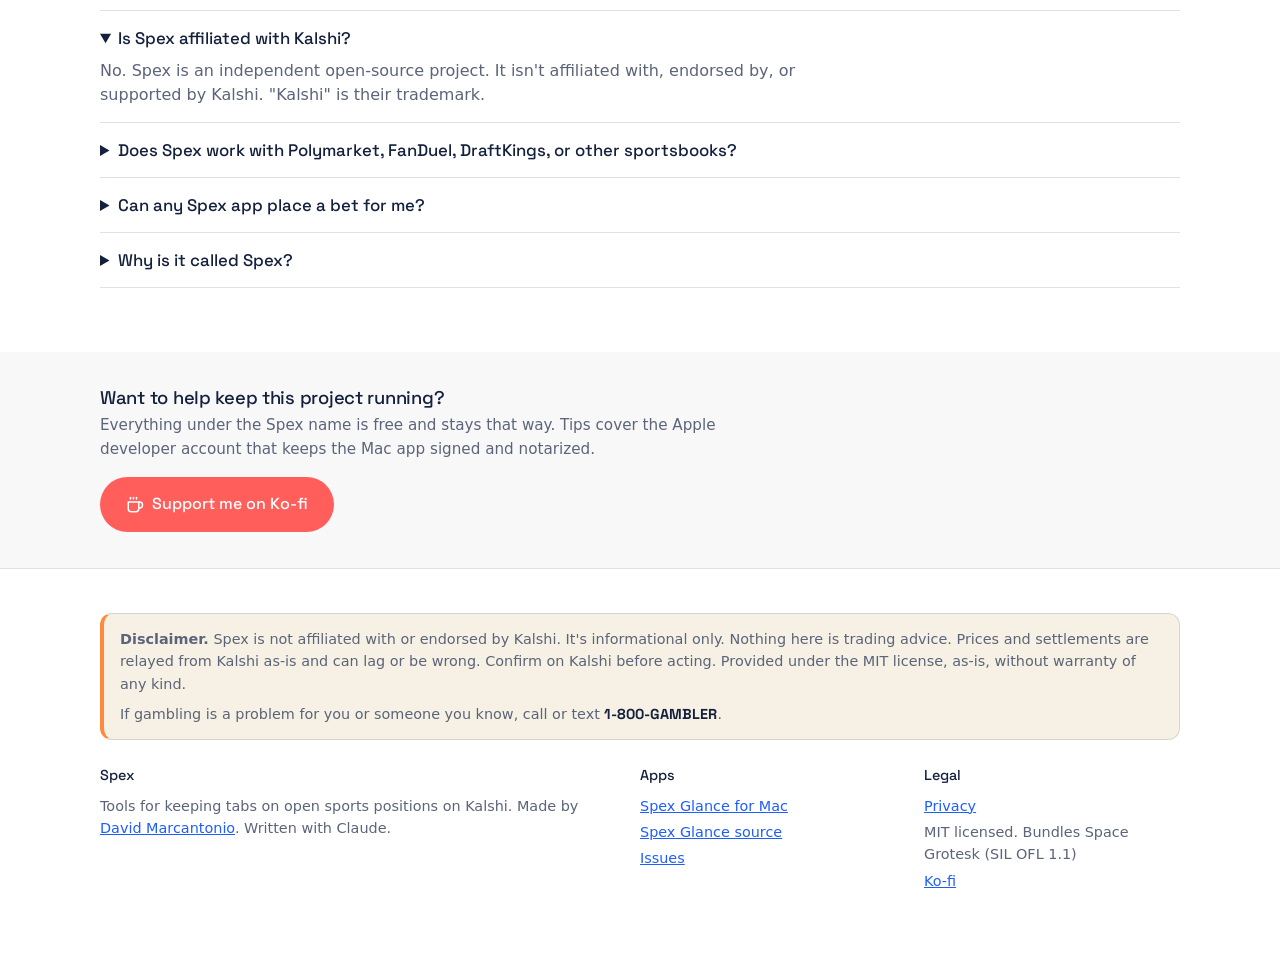
==== commit e1840641: "Restore 20px side gutters on both hero sections (padding shorthand was zeroing them) Co-Authored-By:" ====
--- a/index.html
+++ b/index.html
@@ -57,7 +57,7 @@
 .app p{margin:0;flex:1}
 .app .row{display:flex;gap:10px;flex-wrap:wrap;margin-top:8px}
 .app img{width:56px;height:56px;border-radius:14px;box-shadow:0 1px 3px rgba(11,30,68,.25)}
-.hero-brand{padding:56px 0 24px}
+.hero-brand{padding-top:56px;padding-bottom:24px}
 .support h3{margin:0 0 6px}
 .support p{margin:0 0 16px;font-size:.95rem;max-width:70ch}
 .btn.kofi{background:#FF5E5B;color:#fff}
--- a/assets/site.css
+++ b/assets/site.css
@@ -46,7 +46,7 @@
 .cta-row{display:flex;flex-wrap:wrap;gap:12px;margin:22px 0 12px}
 .fineprint{font-size:.85rem;color:var(--muted)}
 
-.hero{padding:36px 0 30px}
+.hero{padding-top:36px;padding-bottom:30px}
 .hero-grid{display:grid;grid-template-columns:1.15fr .85fr;gap:56px;align-items:center}
 @media (max-width:880px){.hero-grid{grid-template-columns:1fr;gap:36px}}
 .hero p.lede{font-size:1.2rem;max-width:48ch}
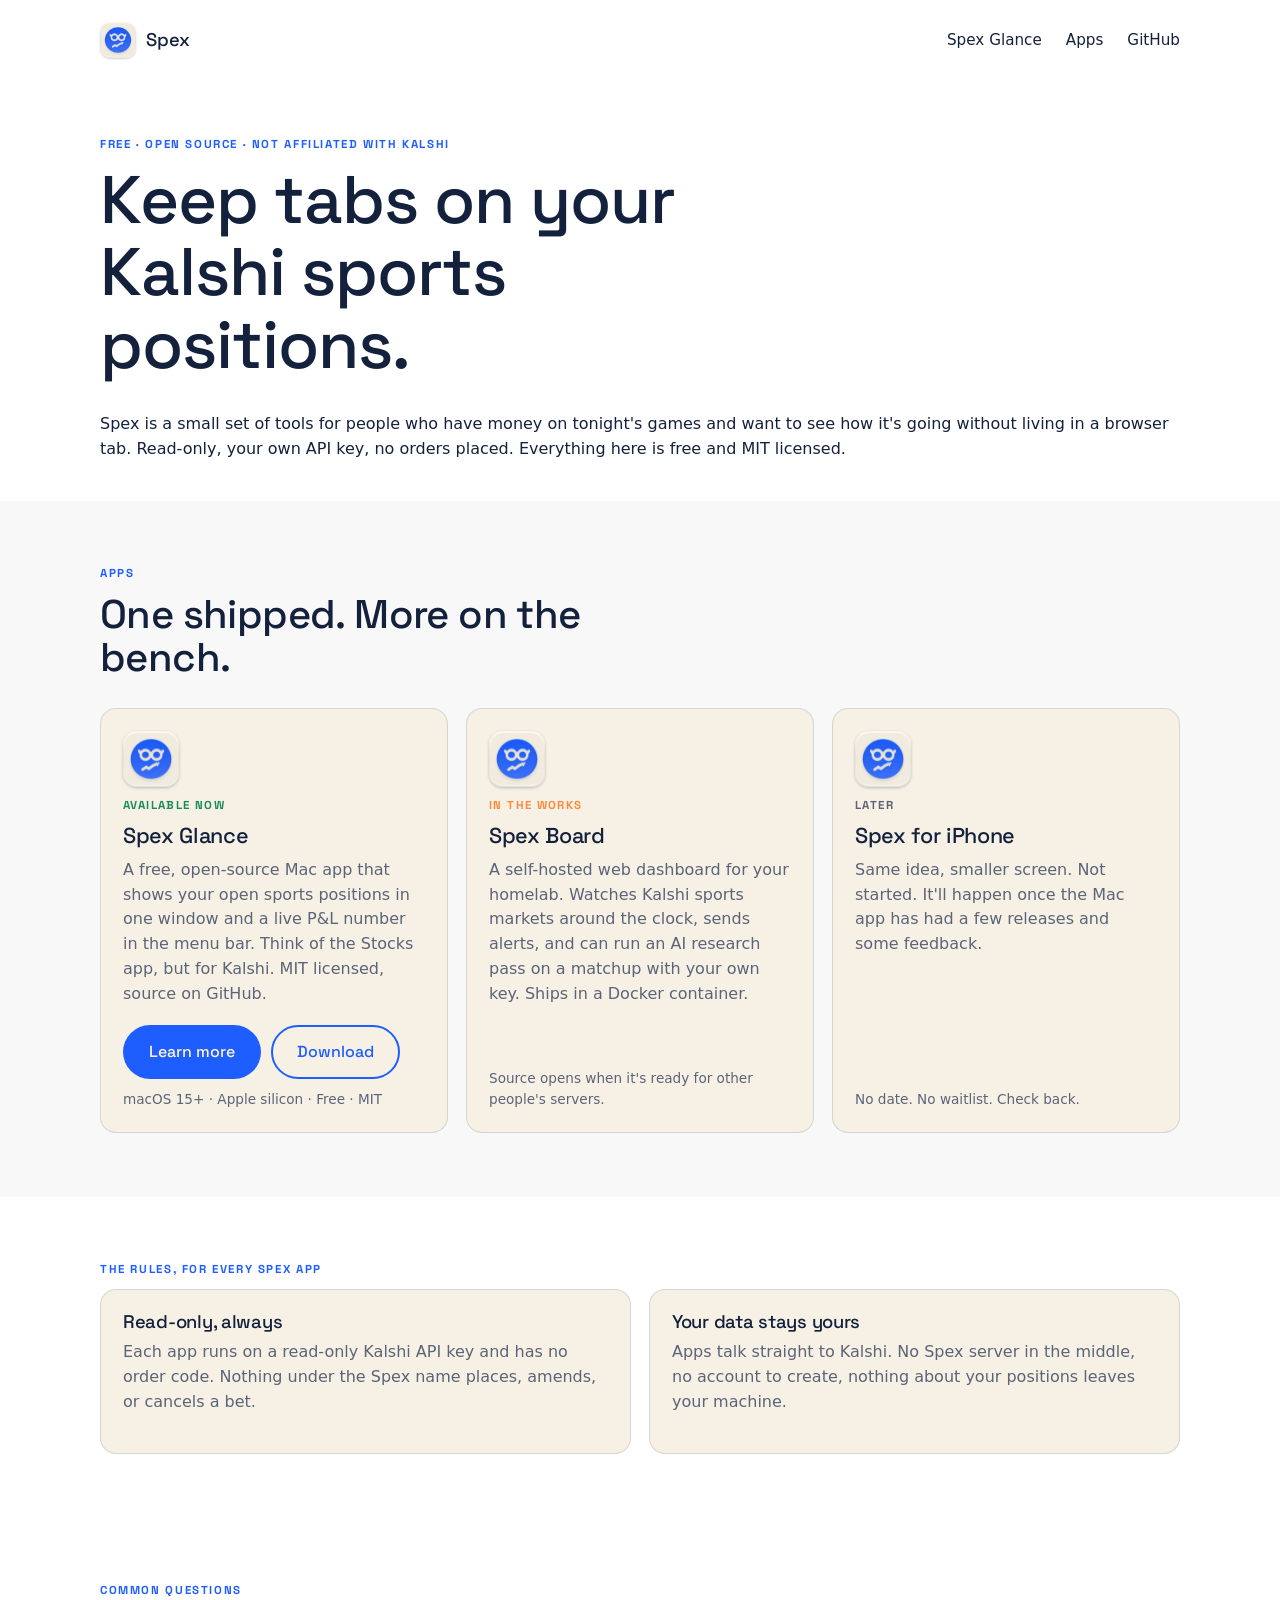
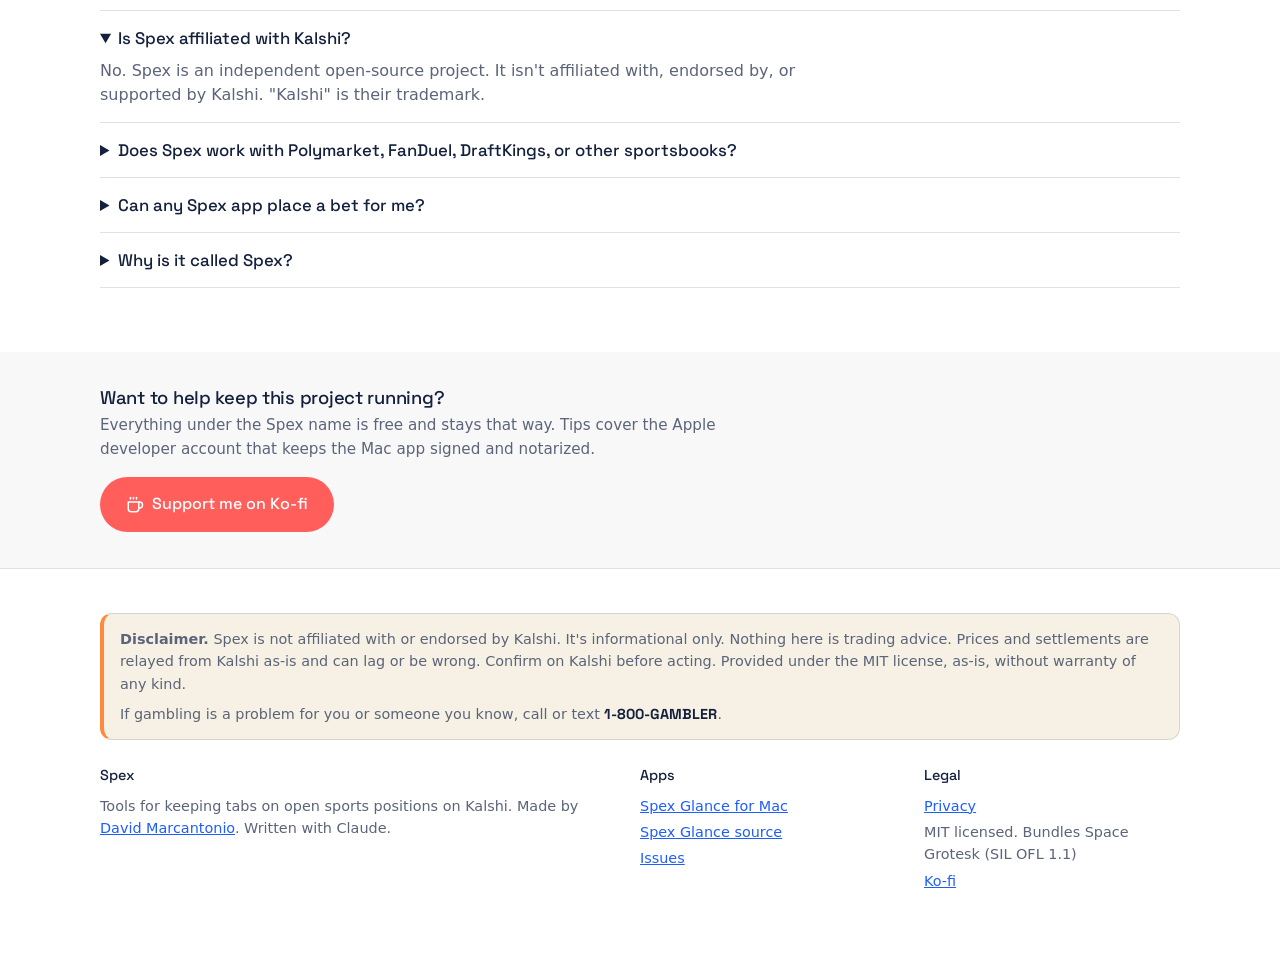
==== commit c8fa6adb: "Use the real app icon everywhere; drop the hand-drawn SVG Co-Authored-By: Claude Fable 5.1 <noreply@" ====
--- a/index.html
+++ b/index.html
@@ -6,7 +6,7 @@
 <title>Spex: free tools to track your Kalshi sports bets</title>
 <meta name="description" content="Spex is a family of free, open-source apps for watching your open Kalshi sports positions: a Mac menu bar app now, a self-hosted dashboard next. Read-only, no orders placed. Not affiliated with Kalshi.">
 <link rel="canonical" href="https://spex.bet/">
-<link rel="icon" type="image/svg+xml" href="/assets/spex-mark.svg">
+<link rel="icon" type="image/png" href="/assets/app-icon.png">
 <link rel="apple-touch-icon" href="/assets/app-icon.png">
 <meta name="theme-color" content="#1E5EFF">
 <meta name="color-scheme" content="light dark">
@@ -68,7 +68,7 @@
 <body>
 <header class="wrap">
   <nav aria-label="Primary">
-    <a class="brand" href="/"><img src="/assets/spex-mark.svg" alt="" width="36" height="36">Spex</a>
+    <a class="brand" href="/"><img src="/assets/app-icon.png" alt="" width="36" height="36">Spex</a>
     <ul>
       <li><a href="/glance/">Spex Glance</a></li>
       <li><a href="#apps">Apps</a></li>
@@ -100,14 +100,14 @@
         <span class="fineprint">macOS 15+ · Apple silicon · Free · MIT</span>
       </div>
       <div class="card app">
-        <img src="/assets/spex-mark.svg" alt="" width="56" height="56">
+        <img src="/assets/app-icon.png" alt="" width="56" height="56">
         <span class="status soon">In the works</span>
         <h3>Spex Board</h3>
         <p class="muted">A self-hosted web dashboard for your homelab. Watches Kalshi sports markets around the clock, sends alerts, and can run an AI research pass on a matchup with your own key. Ships in a Docker container.</p>
         <div class="row"><span class="fineprint">Source opens when it's ready for other people's servers.</span></div>
       </div>
       <div class="card app">
-        <img src="/assets/spex-mark.svg" alt="" width="56" height="56">
+        <img src="/assets/app-icon.png" alt="" width="56" height="56">
         <span class="status later">Later</span>
         <h3>Spex for iPhone</h3>
         <p class="muted">Same idea, smaller screen. Not started. It'll happen once the Mac app has had a few releases and some feedback.</p>
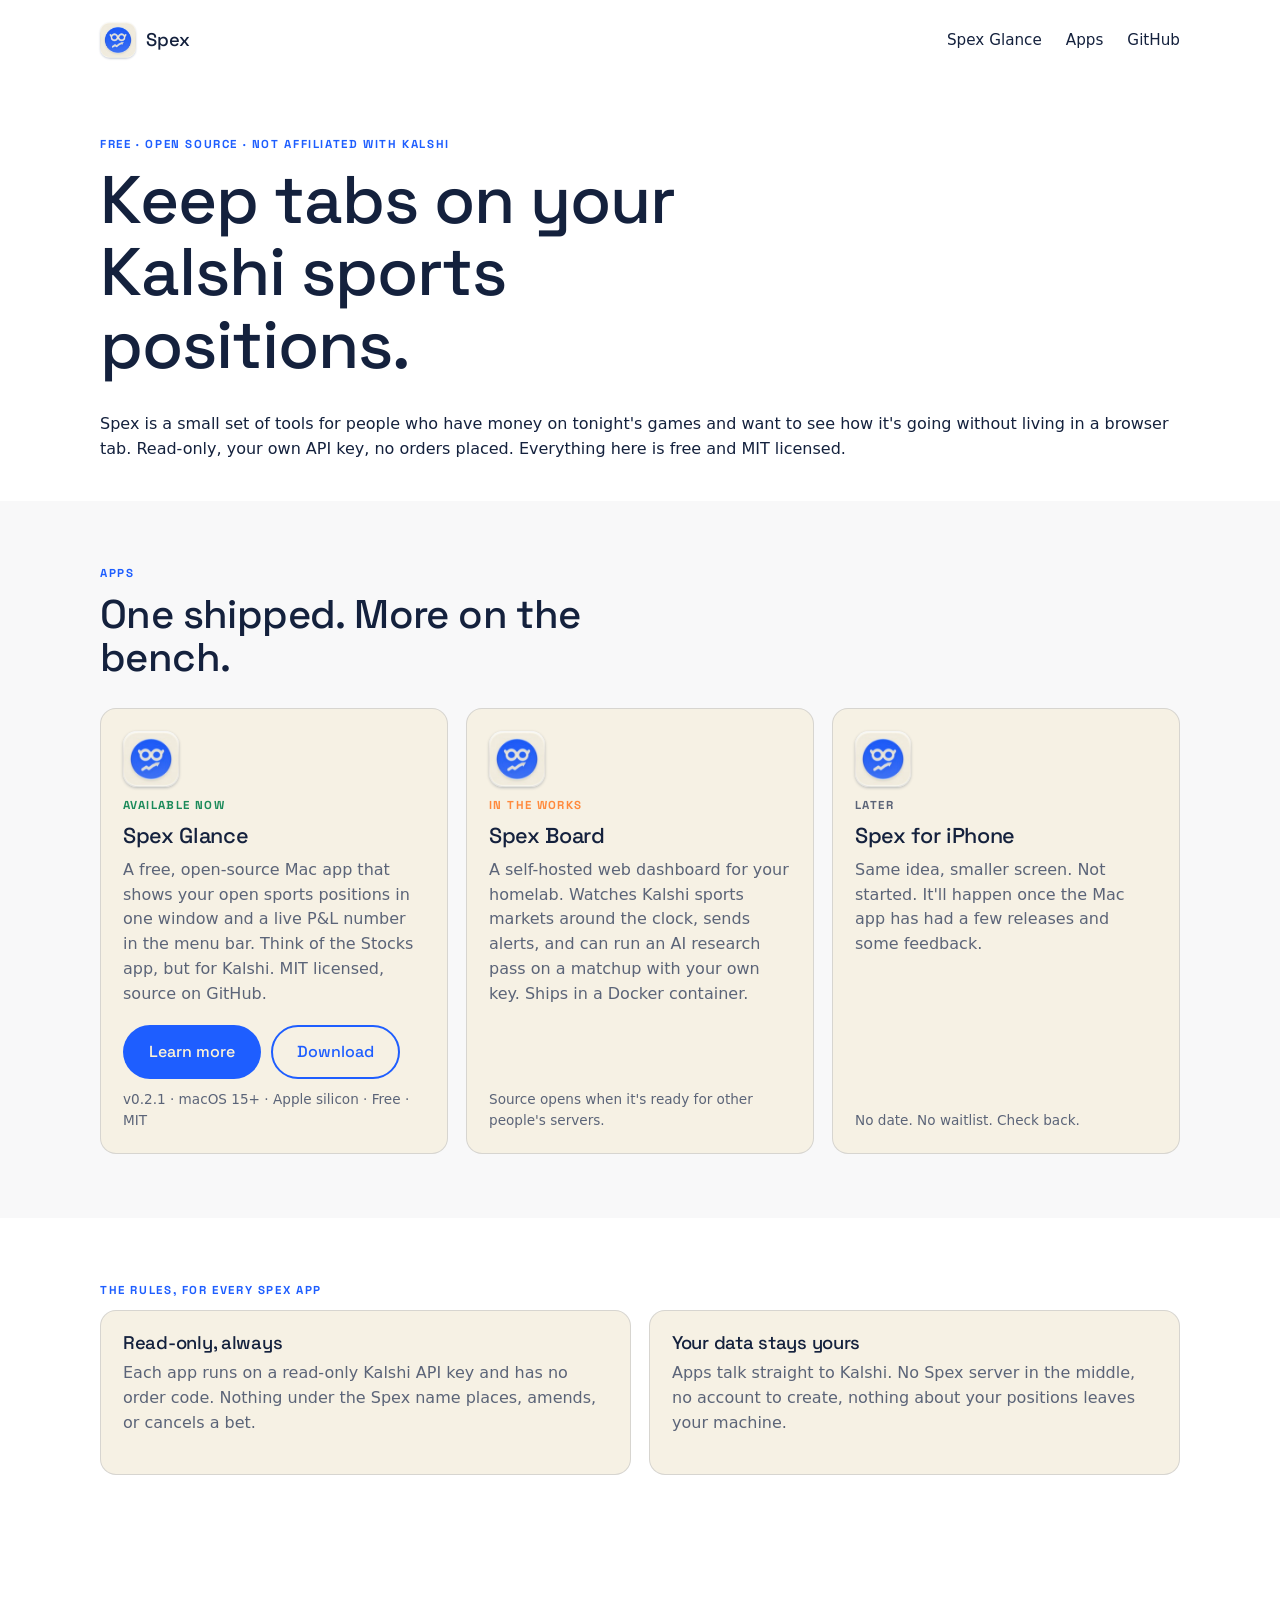
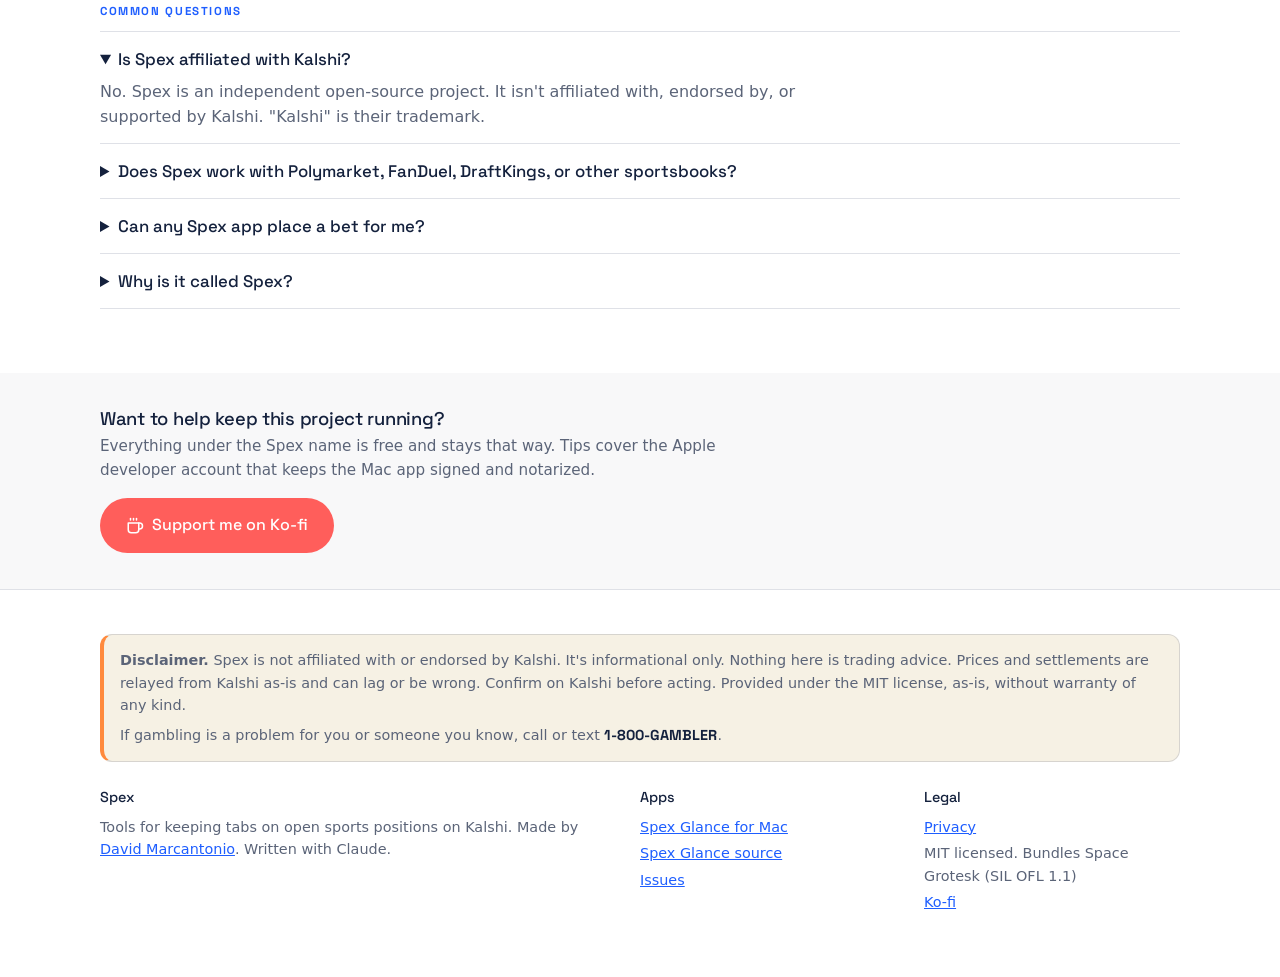
==== commit 582e5eef: "Pages deploy workflow with automatic version stamping; Work Mode shortcut is ⇧⌘M Co-Authored-By: Cla" ====
--- a/index.html
+++ b/index.html
@@ -97,7 +97,7 @@
           <a class="btn primary" href="/glance/">Learn more</a>
           <a class="btn ghost" href="https://github.com/davidmarcantonio/spex-glance/releases/latest">Download</a>
         </div>
-        <span class="fineprint">macOS 15+ · Apple silicon · Free · MIT</span>
+        <span class="fineprint"><span data-version>v0.2.1</span> · macOS 15+ · Apple silicon · Free · MIT</span>
       </div>
       <div class="card app">
         <img src="/assets/app-icon.png" alt="" width="56" height="56">
--- a/assets/site.css
+++ b/assets/site.css
@@ -92,3 +92,9 @@
 footer li{margin:4px 0}
 .disclaimer{border:1px solid var(--line);border-left:4px solid var(--ember);border-radius:12px;padding:14px 16px;margin:0 0 24px;background:var(--card)}
 .help{font-family:var(--display);font-weight:700;color:var(--fg)}
+
+.features .card{display:flex;flex-direction:column}
+.features .card h3{margin-top:0}
+.features .card p{margin:0}
+.fi{display:inline-grid;place-items:center;width:40px;height:40px;border-radius:12px;background:var(--cobalt);color:var(--cream);margin-bottom:12px}
+.fi svg{width:22px;height:22px;fill:none;stroke:currentColor;stroke-width:2;stroke-linecap:round;stroke-linejoin:round}
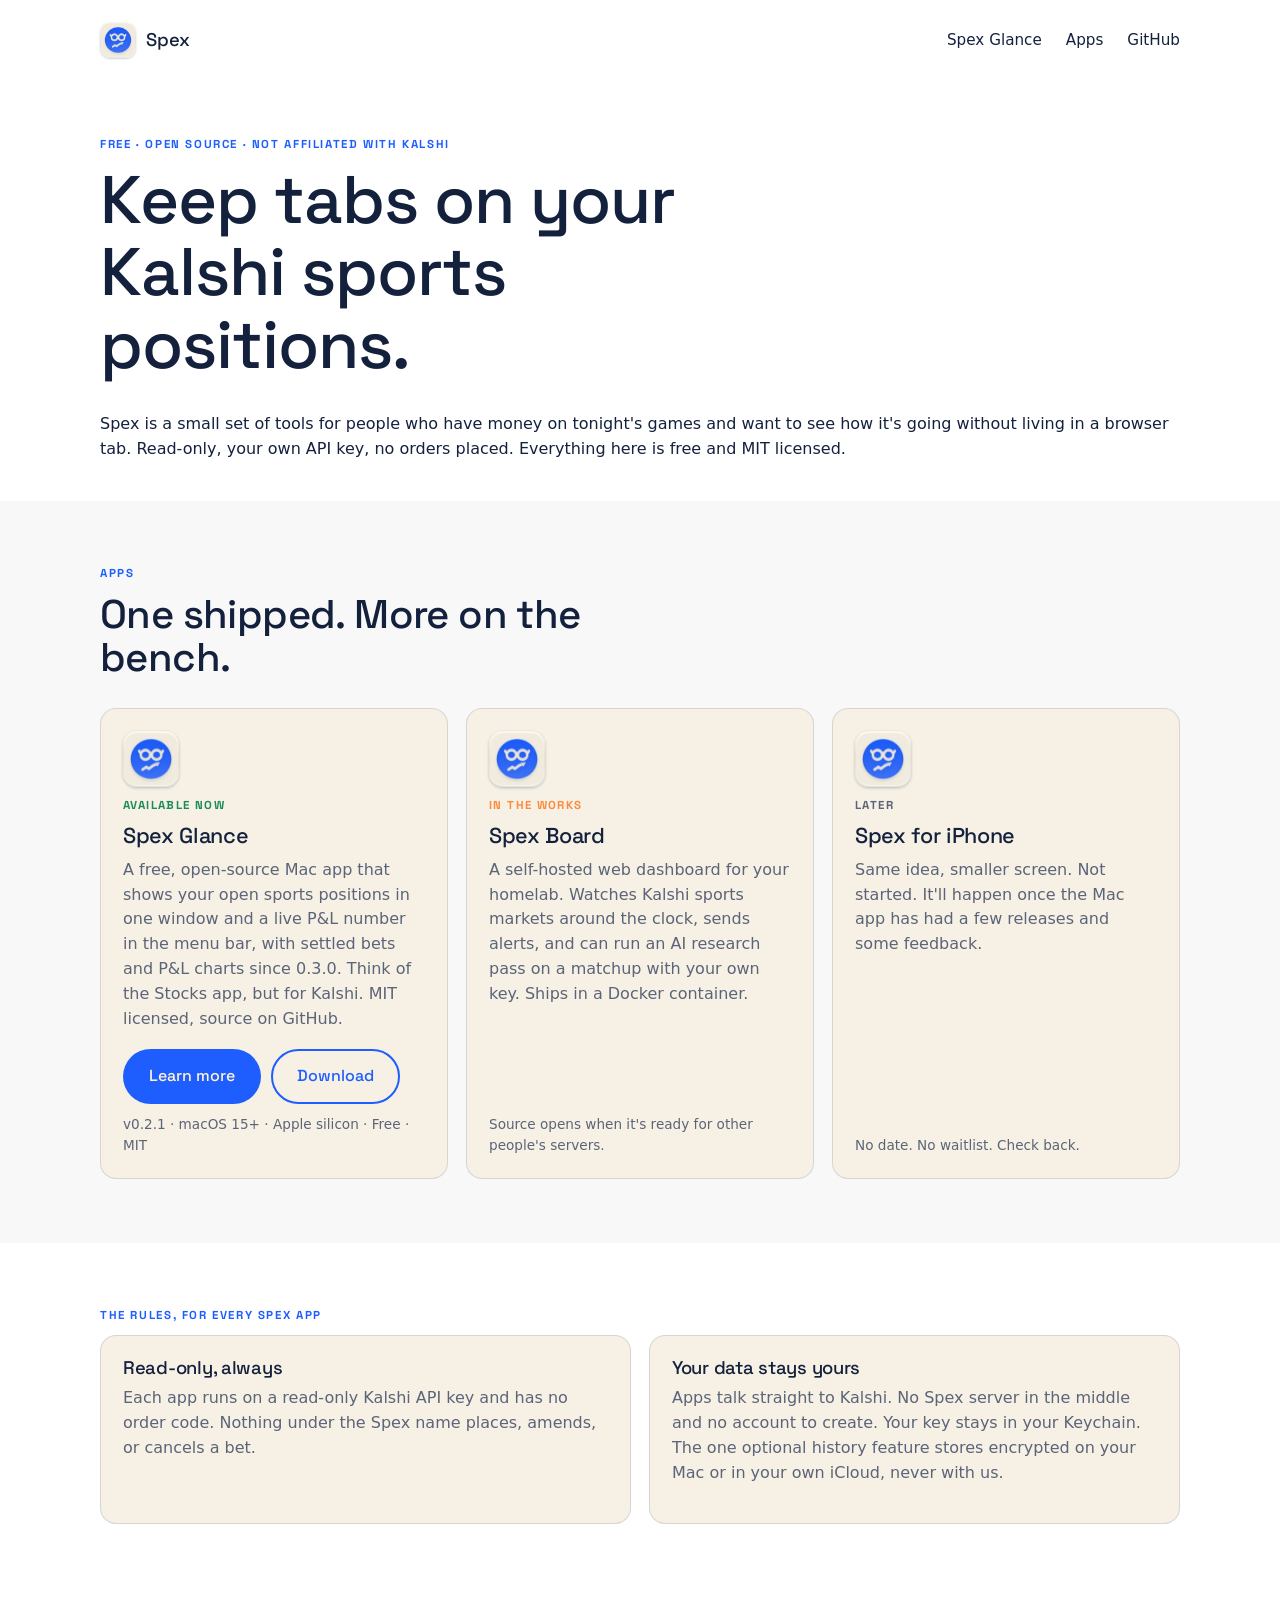
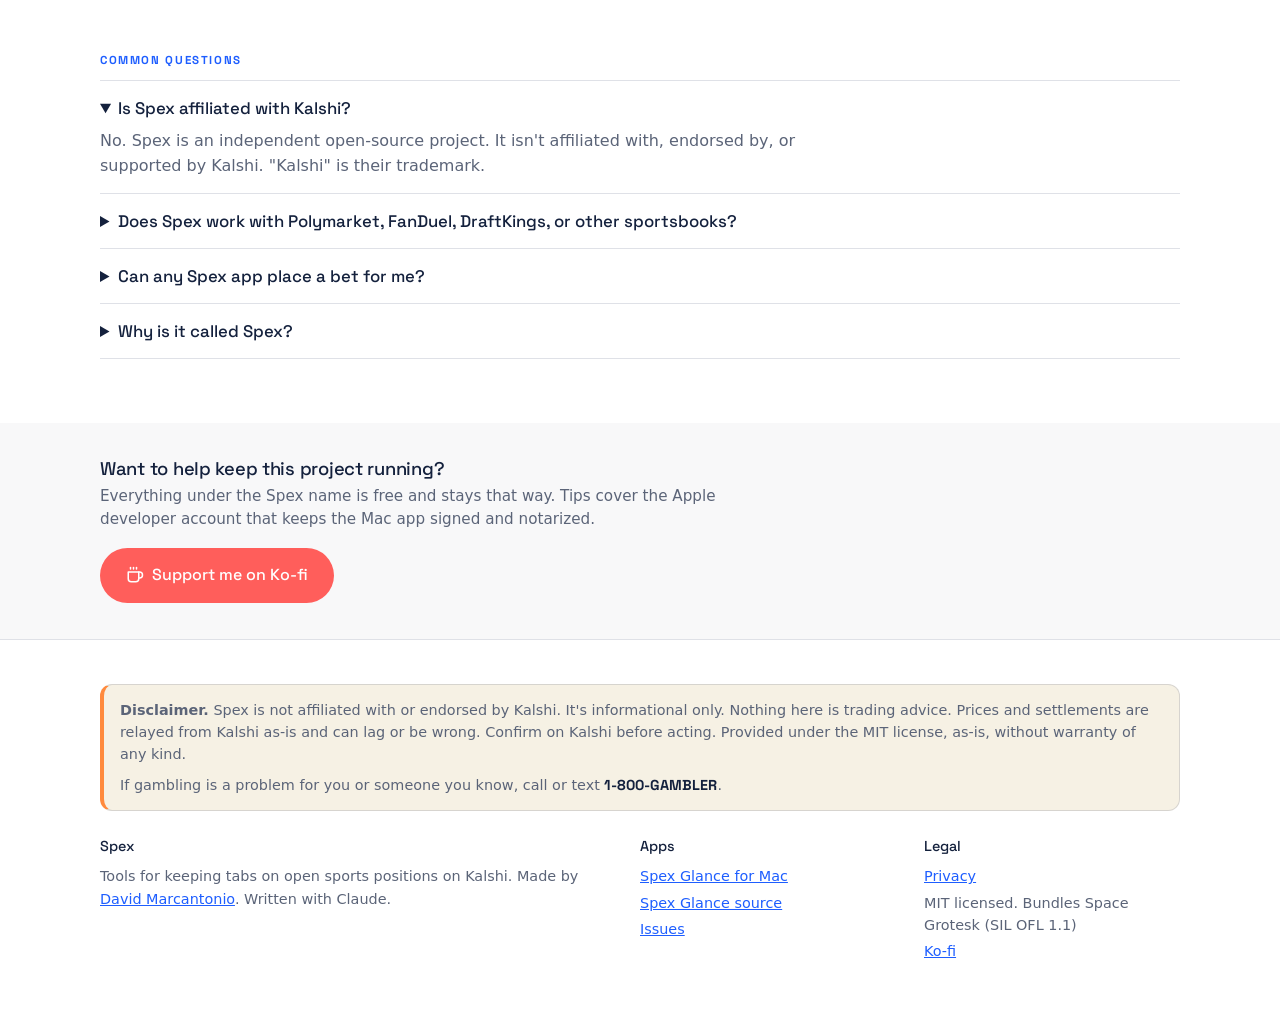
==== commit 0b53379b: "0.3.0: tabs, settled, realized P&L and Live Line on the Glance page; storage claims corrected everyw" ====
--- a/index.html
+++ b/index.html
@@ -92,7 +92,7 @@
         <img src="/assets/app-icon.png" alt="" width="56" height="56">
         <span class="status live">Available now</span>
         <h3>Spex Glance</h3>
-        <p class="muted">A free, open-source Mac app that shows your open sports positions in one window and a live P&amp;L number in the menu bar. Think of the Stocks app, but for Kalshi. MIT licensed, source on GitHub.</p>
+        <p class="muted">A free, open-source Mac app that shows your open sports positions in one window and a live P&amp;L number in the menu bar, with settled bets and P&amp;L charts since 0.3.0. Think of the Stocks app, but for Kalshi. MIT licensed, source on GitHub.</p>
         <div class="row">
           <a class="btn primary" href="/glance/">Learn more</a>
           <a class="btn ghost" href="https://github.com/davidmarcantonio/spex-glance/releases/latest">Download</a>
@@ -122,7 +122,7 @@
     <div class="eyebrow">The rules, for every Spex app</div>
     <div class="two">
       <div class="card"><h3>Read-only, always</h3><p class="muted">Each app runs on a read-only Kalshi API key and has no order code. Nothing under the Spex name places, amends, or cancels a bet.</p></div>
-      <div class="card"><h3>Your data stays yours</h3><p class="muted">Apps talk straight to Kalshi. No Spex server in the middle, no account to create, nothing about your positions leaves your machine.</p></div>
+      <div class="card"><h3>Your data stays yours</h3><p class="muted">Apps talk straight to Kalshi. No Spex server in the middle and no account to create. Your key stays in your Keychain. The one optional history feature stores encrypted on your Mac or in your own iCloud, never with us.</p></div>
     </div>
   </div>
 </section>
--- a/assets/site.css
+++ b/assets/site.css
@@ -98,3 +98,16 @@
 .features .card p{margin:0}
 .fi{display:inline-grid;place-items:center;width:40px;height:40px;border-radius:12px;background:var(--cobalt);color:var(--cream);margin-bottom:12px}
 .fi svg{width:22px;height:22px;fill:none;stroke:currentColor;stroke-width:2;stroke-linecap:round;stroke-linejoin:round}
+
+/* detail crop shown wider than the hero window, so its text reads larger, like a magnified slice */
+.split>div{min-width:0}
+.zoom{border-radius:14px;overflow:hidden;box-shadow:0 40px 80px -30px rgba(11,30,68,.55),0 0 0 1px var(--line);background:var(--card);width:100%;max-width:600px;margin:0 auto}
+.zoom img{width:100%;display:block}
+
+/* Homebrew one-liner under the download buttons */
+.brew{display:inline-flex;align-items:center;gap:10px;max-width:100%;margin:2px 0 10px;padding:8px 8px 8px 12px;border:1px solid var(--line);border-radius:12px;background:var(--card);font-size:.9rem}
+.brew .tag{font-family:var(--display);font-weight:700;text-transform:uppercase;letter-spacing:.12em;font-size:.66rem;color:var(--cobalt);white-space:nowrap}
+.brew code{font-family:var(--mono);font-size:.86em;color:var(--fg);overflow-x:auto;white-space:nowrap;min-width:0;flex:1 1 auto;scrollbar-width:thin}
+.brew button{font:inherit;font-family:var(--display);font-weight:500;font-size:.8rem;border:0;border-radius:999px;padding:6px 12px;background:var(--cobalt);color:var(--cream);cursor:pointer;white-space:nowrap}
+.brew button:active{transform:translateY(1px)}
+@media (max-width:520px){.brew{display:flex;flex-wrap:wrap;width:100%;box-sizing:border-box}.brew code{flex:1 1 100%;order:3;padding-top:4px}.brew button{margin-left:auto}}
